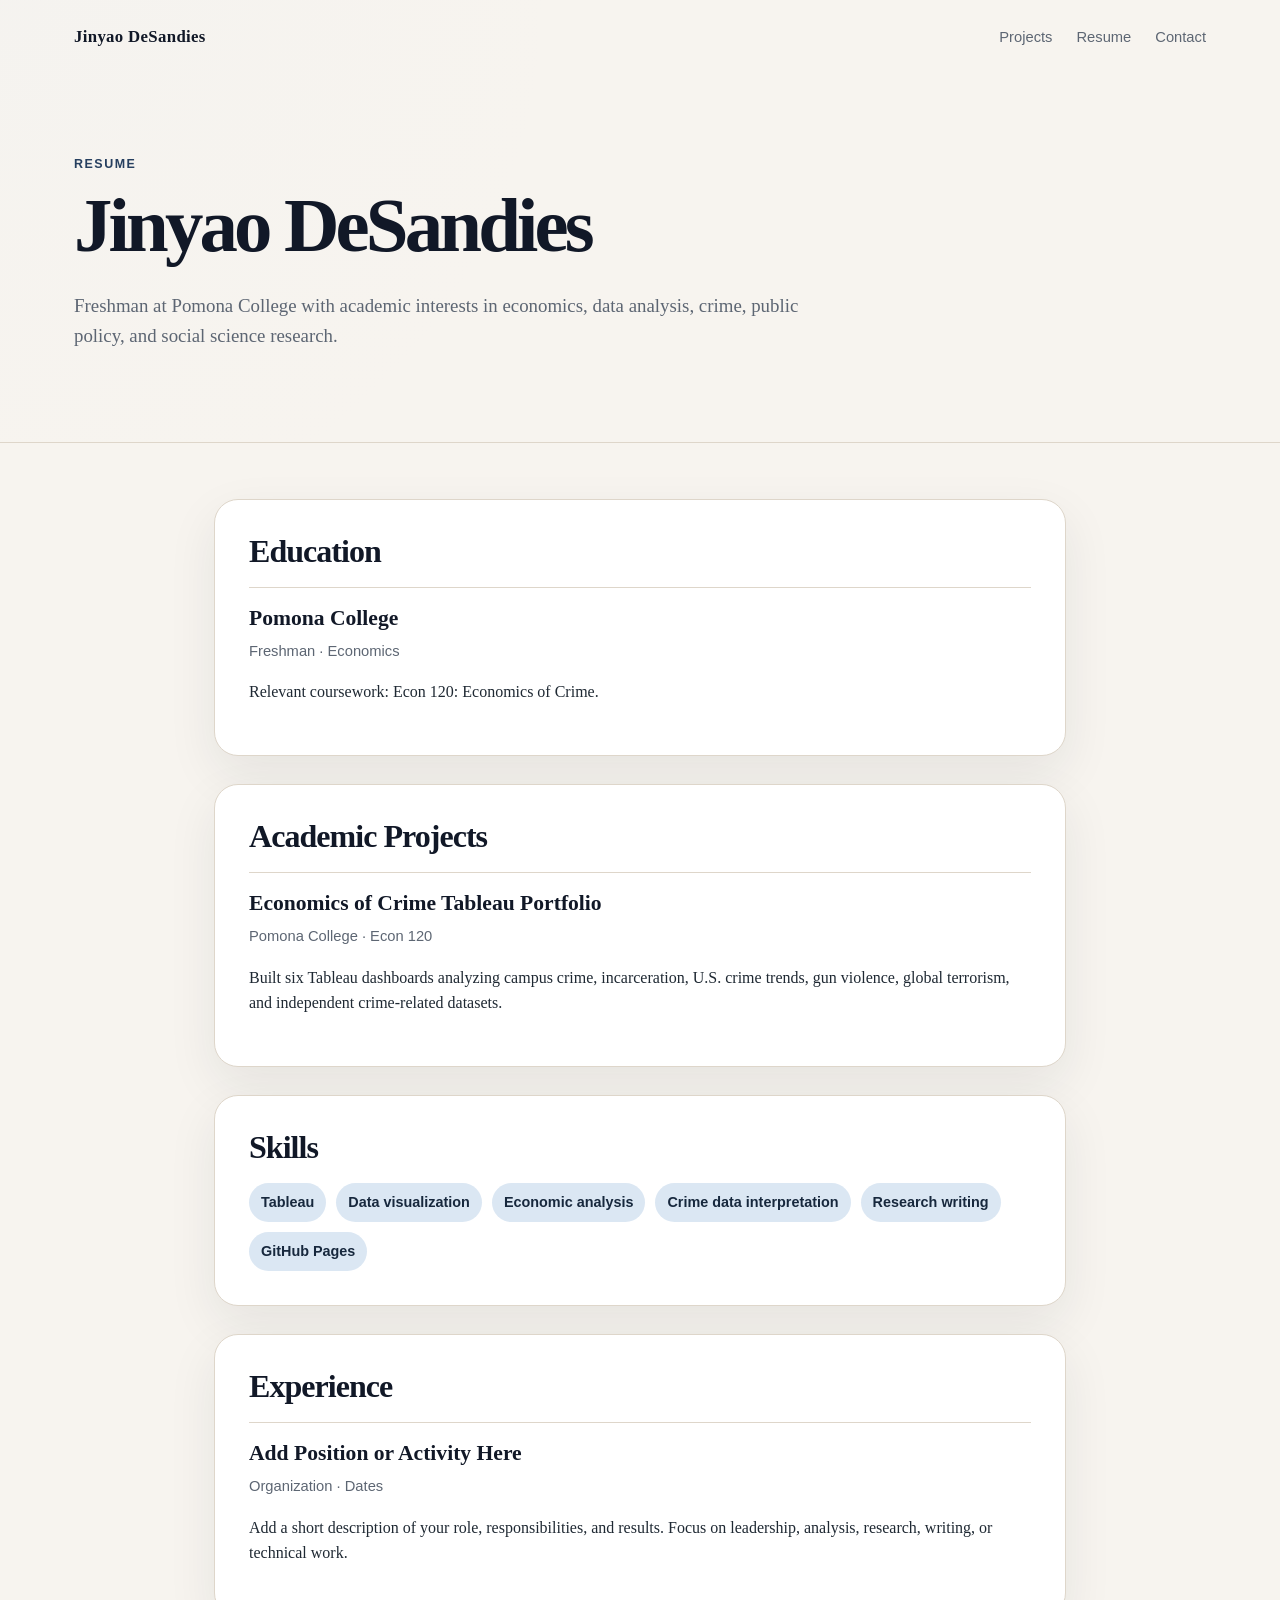
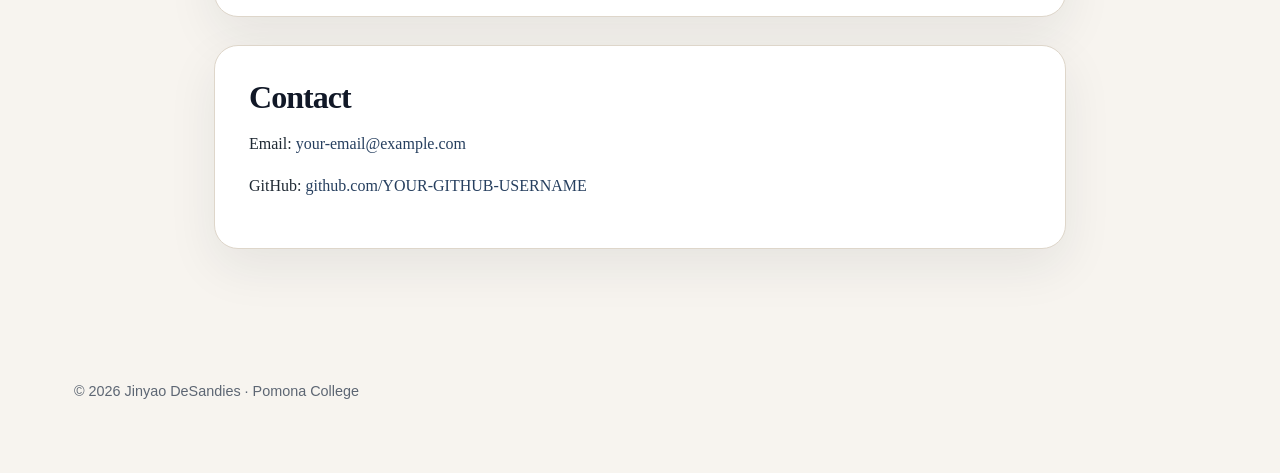
==== resume.html @ 6c83345d "fixing resume.html" ====
<!DOCTYPE html>
<html lang="en">
<head>
  <meta charset="UTF-8" />
  <meta name="viewport" content="width=device-width, initial-scale=1.0" />

  <title>Resume | Jinyao DeSandies</title>

  <link rel="stylesheet" href="styles.css" />
</head>

<body>
  <header class="site-header small-header">
    <nav class="nav">
      <a href="index.html" class="logo">Jinyao DeSandies</a>

      <div class="nav-links">
        <a href="index.html#projects">Projects</a>
        <a href="resume.html">Resume</a>
        <a href="index.html#contact">Contact</a>
      </div>
    </nav>

    <!-- =====================================================
         EDIT RESUME HEADER HERE
         Change your short academic/professional summary.
    ===================================================== -->
    <section class="hero resume-hero">
      <p class="eyebrow">Resume</p>
      <h1>Jinyao DeSandies</h1>

      <p class="hero-text">
        Freshman at Pomona College with academic interests in economics,
        data analysis, crime, public policy, and social science research.
      </p>
    </section>
  </header>

  <main class="resume-main">
    <!-- =====================================================
         EDIT RESUME CONTENT HERE
         Update education, projects, skills, experience, and contact.
    ===================================================== -->

    <!-- =====================================================
         EDIT EDUCATION HERE
    ===================================================== -->
    <section class="resume-section">
      <h2>Education</h2>

      <div class="resume-item">
        <h3>Pomona College</h3>
        <p class="resume-meta">Freshman · Economics</p>
        <p>
          Relevant coursework: Econ 120: Economics of Crime.
        </p>
      </div>
    </section>

    <!-- =====================================================
         EDIT ACADEMIC PROJECTS HERE
    ===================================================== -->
    <section class="resume-section">
      <h2>Academic Projects</h2>

      <div class="resume-item">
        <h3>Economics of Crime Tableau Portfolio</h3>
        <p class="resume-meta">Pomona College · Econ 120</p>
        <p>
          Built six Tableau dashboards analyzing campus crime, incarceration,
          U.S. crime trends, gun violence, global terrorism, and independent
          crime-related datasets.
        </p>
      </div>
    </section>

    <!-- =====================================================
         EDIT SKILLS HERE
         Add or remove skills inside the list.
    ===================================================== -->
    <section class="resume-section">
      <h2>Skills</h2>

      <ul class="skill-list">
        <li>Tableau</li>
        <li>Data visualization</li>
        <li>Economic analysis</li>
        <li>Crime data interpretation</li>
        <li>Research writing</li>
        <li>GitHub Pages</li>
      </ul>
    </section>

    <!-- =====================================================
         EDIT EXPERIENCE HERE
         Replace the example item below with your own experience.
    ===================================================== -->
    <section class="resume-section">
      <h2>Experience</h2>

      <div class="resume-item">
        <h3>Add Position or Activity Here</h3>
        <p class="resume-meta">Organization · Dates</p>
        <p>
          Add a short description of your role, responsibilities, and results.
          Focus on leadership, analysis, research, writing, or technical work.
        </p>
      </div>
    </section>

    <!-- =====================================================
         EDIT CONTACT INFO HERE
         Replace the email and GitHub username.
    ===================================================== -->
    <section class="resume-section">
      <h2>Contact</h2>

      <p>
        Email:
        <a href="mailto:your-email@example.com">your-email@example.com</a>
      </p>

      <p>
        GitHub:
        <a href="https://github.com/YOUR-GITHUB-USERNAME" target="_blank">
          github.com/YOUR-GITHUB-USERNAME
        </a>
      </p>
    </section>
  </main>

  <footer class="footer">
    <p>© 2026 Jinyao DeSandies · Pomona College</p>
  </footer>
</body>
</html>
---- styles.css ----
/* =========================================================
   GLOBAL COLOR SYSTEM
   Edit this section to change the entire site's color scheme.
   Current style: sleek, academic, professional, soft neutral.
========================================================= */

:root {
  --background: #f7f4ef;
  --surface: #ffffff;
  --surface-muted: #efe8dc;

  --text: #1f2933;
  --muted-text: #5d6673;
  --heading: #111827;

  --accent: #263f5f;
  --accent-dark: #17283d;
  --accent-light: #dbe7f3;

  --border: #ded6ca;
  --shadow: 0 18px 50px rgba(31, 41, 51, 0.08);
}

/* =========================================================
   BASE PAGE STYLES
========================================================= */

* {
  box-sizing: border-box;
}

html {
  scroll-behavior: smooth;
}

body {
  margin: 0;
  font-family: Georgia, "Times New Roman", serif;
  background: var(--background);
  color: var(--text);
  line-height: 1.6;
}

a {
  color: var(--accent);
  text-decoration: none;
}

a:hover {
  text-decoration: underline;
}

/* =========================================================
   HEADER AND NAVIGATION
   Edit this section if you want to change the top menu.
========================================================= */

.site-header {
  background:
    linear-gradient(rgba(247, 244, 239, 0.92), rgba(247, 244, 239, 0.96)),
    radial-gradient(circle at top left, var(--accent-light), transparent 40%);
  border-bottom: 1px solid var(--border);
}

.small-header {
  min-height: auto;
}

.nav {
  max-width: 1180px;
  margin: 0 auto;
  padding: 24px 24px;
  display: flex;
  align-items: center;
  justify-content: space-between;
}

.logo {
  font-weight: 700;
  font-size: 1.05rem;
  color: var(--heading);
  letter-spacing: 0.02em;
}

.nav-links {
  display: flex;
  gap: 24px;
  font-family: Arial, Helvetica, sans-serif;
  font-size: 0.92rem;
}

.nav-links a {
  color: var(--muted-text);
}

/* =========================================================
   HERO SECTION
   Edit this section if you want the homepage intro bigger,
   smaller, tighter, or more spacious.
========================================================= */

.hero {
  max-width: 1180px;
  margin: 0 auto;
  padding: 80px 24px 96px;
}

.resume-hero {
  padding-bottom: 72px;
}

.eyebrow {
  margin: 0 0 14px;
  color: var(--accent);
  font-family: Arial, Helvetica, sans-serif;
  text-transform: uppercase;
  letter-spacing: 0.12em;
  font-size: 0.78rem;
  font-weight: 700;
}

h1 {
  max-width: 880px;
  margin: 0;
  color: var(--heading);
  font-size: clamp(2.5rem, 6vw, 5.4rem);
  line-height: 0.96;
  letter-spacing: -0.05em;
}

.hero-text {
  max-width: 760px;
  margin-top: 28px;
  color: var(--muted-text);
  font-size: 1.18rem;
}

.hero-buttons {
  margin-top: 34px;
  display: flex;
  gap: 14px;
  flex-wrap: wrap;
}

.button {
  display: inline-block;
  padding: 12px 18px;
  border-radius: 999px;
  font-family: Arial, Helvetica, sans-serif;
  font-size: 0.92rem;
  font-weight: 700;
  border: 1px solid var(--accent);
}

.button.primary {
  background: var(--accent);
  color: #ffffff;
}

.button.secondary {
  color: var(--accent);
  background: transparent;
}

/* =========================================================
   MAIN LAYOUT
========================================================= */

main {
  max-width: 1180px;
  margin: 0 auto;
  padding: 56px 24px;
}

.intro-section,
.contact-section,
.resume-section {
  background: var(--surface);
  border: 1px solid var(--border);
  border-radius: 24px;
  padding: 34px;
  margin-bottom: 28px;
  box-shadow: var(--shadow);
}

h2 {
  margin: 0 0 16px;
  color: var(--heading);
  font-size: 2rem;
  line-height: 1.1;
  letter-spacing: -0.03em;
}

h3 {
  margin: 0 0 8px;
  color: var(--heading);
  font-size: 1.35rem;
  line-height: 1.2;
}

/* =========================================================
   PROJECT MODULES
   Edit this section if you want to change the spacing,
   borders, or card shape around each dashboard.
========================================================= */

.projects-section {
  margin-top: 48px;
}

.project-card {
  background: var(--surface);
  border: 1px solid var(--border);
  border-radius: 28px;
  padding: 28px;
  margin: 28px 0;
  box-shadow: var(--shadow);
}

.project-copy {
  max-width: 850px;
  margin: 0 auto 24px;
}

.project-number {
  margin: 0 0 8px;
  color: var(--accent);
  font-family: Arial, Helvetica, sans-serif;
  text-transform: uppercase;
  letter-spacing: 0.12em;
  font-size: 0.75rem;
  font-weight: 700;
}

/* =========================================================
   PROJECT CARD COLOR THEMES
   Edit these colors if you want each module to better match
   the Tableau dashboard colors.
========================================================= */

.project-campus {
  background:
    linear-gradient(135deg, rgba(219, 231, 243, 0.86), rgba(255, 255, 255, 0.96));
  border-color: #b8cadc;
}

.project-incarceration {
  background:
    linear-gradient(135deg, rgba(226, 216, 202, 0.88), rgba(255, 255, 255, 0.96));
  border-color: #cdbda8;
}

.project-us-crime {
  background:
    linear-gradient(135deg, rgba(222, 232, 219, 0.88), rgba(255, 255, 255, 0.96));
  border-color: #bccdb9;
}

.project-gun {
  background:
    linear-gradient(135deg, rgba(232, 218, 218, 0.88), rgba(255, 255, 255, 0.96));
  border-color: #d4bbbb;
}

.project-terrorism {
  background:
    linear-gradient(135deg, rgba(223, 219, 234, 0.88), rgba(255, 255, 255, 0.96));
  border-color: #c5bed7;
}

.project-independent {
  background:
    linear-gradient(135deg, rgba(218, 230, 226, 0.88), rgba(255, 255, 255, 0.96));
  border-color: #b8ccc6;
}

/* =========================================================
   TABLEAU DASHBOARD AREA
   Edit this section if dashboards look too wide, too narrow,
   too tall, or not centered.
========================================================= */

.tableau-frame {
  width: 100%;
  overflow-x: auto;
  border: 1px solid var(--border);
  border-radius: 20px;
  padding: 18px;

  display: flex;
  justify-content: center;
  align-items: flex-start;

  background: rgba(255, 255, 255, 0.55);
}

.tableau-frame tableau-viz {
  display: block;
  width: 850px;
  max-width: 100%;
  margin-left: auto;
  margin-right: auto;
}

/* =========================================================
   RESUME PAGE
   Edit this section if you want the resume page wider,
   narrower, or more compact.
========================================================= */

.resume-main {
  max-width: 900px;
}

.resume-item {
  border-top: 1px solid var(--border);
  padding-top: 18px;
  margin-top: 18px;
}

.resume-meta {
  margin: 0 0 8px;
  color: var(--muted-text);
  font-family: Arial, Helvetica, sans-serif;
  font-size: 0.92rem;
}

.skill-list {
  display: flex;
  flex-wrap: wrap;
  gap: 10px;
  padding: 0;
  margin: 18px 0 0;
  list-style: none;
}

.skill-list li {
  background: var(--accent-light);
  color: var(--accent-dark);
  border-radius: 999px;
  padding: 8px 12px;
  font-family: Arial, Helvetica, sans-serif;
  font-size: 0.9rem;
  font-weight: 700;
}

/* =========================================================
   FOOTER
========================================================= */

.footer {
  max-width: 1180px;
  margin: 0 auto;
  padding: 32px 24px 56px;
  color: var(--muted-text);
  font-family: Arial, Helvetica, sans-serif;
  font-size: 0.9rem;
}

/* =========================================================
   MOBILE RESPONSIVE STYLES
   Edit this section if the page looks awkward on phones.
========================================================= */

@media (max-width: 760px) {
  .nav {
    align-items: flex-start;
    gap: 18px;
    flex-direction: column;
  }

  .nav-links {
    gap: 16px;
    flex-wrap: wrap;
  }

  .hero {
    padding-top: 52px;
    padding-bottom: 64px;
  }

  .intro-section,
  .contact-section,
  .resume-section,
  .project-card {
    padding: 22px;
    border-radius: 20px;
  }

  .tableau-frame {
    padding: 12px;
  }

  h1 {
    letter-spacing: -0.04em;
  }

  h2 {
    font-size: 1.65rem;
  }
}
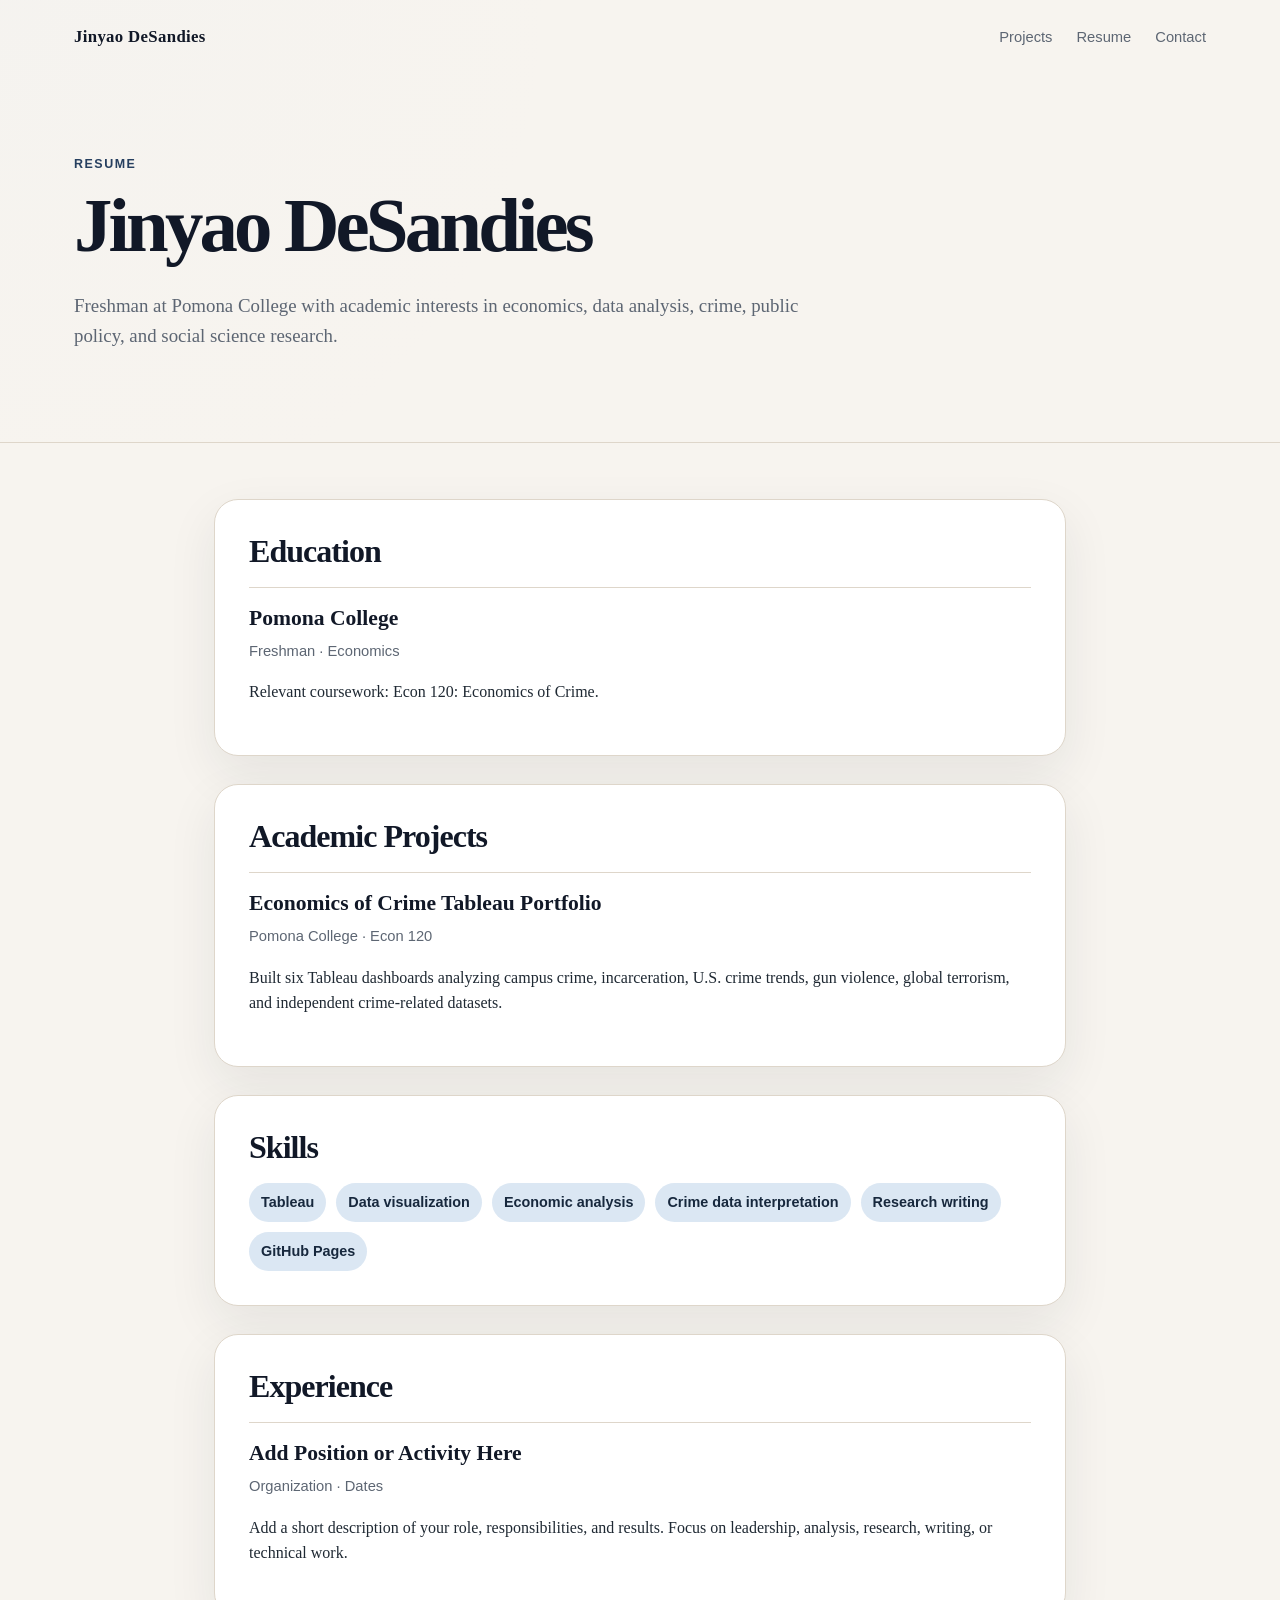
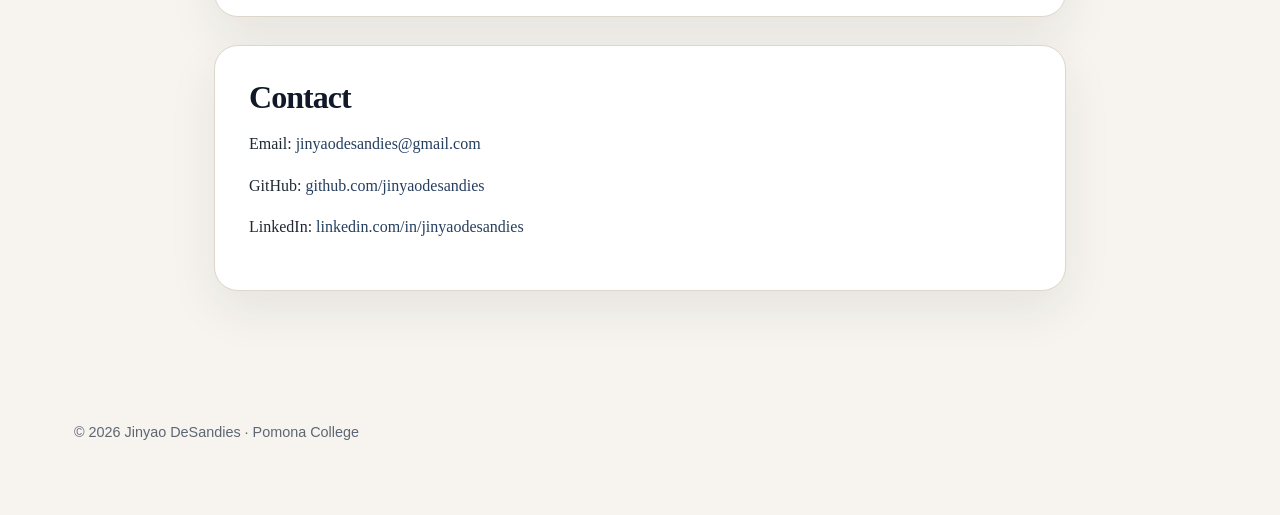
==== commit 429c9225: "Update resume.html" ====
--- a/resume.html
+++ b/resume.html
@@ -37,11 +37,6 @@
   </header>
 
   <main class="resume-main">
-    <!-- =====================================================
-         EDIT RESUME CONTENT HERE
-         Update education, projects, skills, experience, and contact.
-    ===================================================== -->
-
     <!-- =====================================================
          EDIT EDUCATION HERE
     ===================================================== -->
@@ -110,20 +105,26 @@
 
     <!-- =====================================================
          EDIT CONTACT INFO HERE
-         Replace the email and GitHub username.
     ===================================================== -->
     <section class="resume-section">
       <h2>Contact</h2>
 
       <p>
         Email:
-        <a href="mailto:your-email@example.com">your-email@example.com</a>
+        <a href="mailto:jinyaodesandies@gmail.com">jinyaodesandies@gmail.com</a>
       </p>
 
       <p>
         GitHub:
-        <a href="https://github.com/YOUR-GITHUB-USERNAME" target="_blank">
-          github.com/YOUR-GITHUB-USERNAME
+        <a href="https://github.com/jinyaodesandies" target="_blank" rel="noopener noreferrer">
+          github.com/jinyaodesandies
+        </a>
+      </p>
+
+      <p>
+        LinkedIn:
+        <a href="https://www.linkedin.com/in/jinyaodesandies/" target="_blank" rel="noopener noreferrer">
+          linkedin.com/in/jinyaodesandies
         </a>
       </p>
     </section>
--- a/styles.css
+++ b/styles.css
@@ -398,4 +398,368 @@
   h2 {
     font-size: 1.65rem;
   }
-}
+}  margin: 0;
+  font-family: Georgia, "Times New Roman", serif;
+  background: var(--background);
+  color: var(--text);
+  line-height: 1.6;
+}
+
+a {
+  color: var(--accent);
+  text-decoration: none;
+}
+
+a:hover {
+  text-decoration: underline;
+}
+
+/* =========================================================
+   HEADER AND NAVIGATION
+   Edit this section if you want to change the top menu.
+========================================================= */
+
+.site-header {
+  background:
+    linear-gradient(rgba(247, 244, 239, 0.92), rgba(247, 244, 239, 0.96)),
+    radial-gradient(circle at top left, var(--accent-light), transparent 40%);
+  border-bottom: 1px solid var(--border);
+}
+
+.small-header {
+  min-height: auto;
+}
+
+.nav {
+  max-width: 1180px;
+  margin: 0 auto;
+  padding: 24px 24px;
+  display: flex;
+  align-items: center;
+  justify-content: space-between;
+}
+
+.logo {
+  font-weight: 700;
+  font-size: 1.05rem;
+  color: var(--heading);
+  letter-spacing: 0.02em;
+}
+
+.nav-links {
+  display: flex;
+  gap: 24px;
+  font-family: Arial, Helvetica, sans-serif;
+  font-size: 0.92rem;
+}
+
+.nav-links a {
+  color: var(--muted-text);
+}
+
+/* =========================================================
+   HERO SECTION
+   Edit this section if you want the homepage intro bigger,
+   smaller, tighter, or more spacious.
+========================================================= */
+
+.hero {
+  max-width: 1180px;
+  margin: 0 auto;
+  padding: 80px 24px 96px;
+}
+
+.resume-hero {
+  padding-bottom: 72px;
+}
+
+.eyebrow {
+  margin: 0 0 14px;
+  color: var(--accent);
+  font-family: Arial, Helvetica, sans-serif;
+  text-transform: uppercase;
+  letter-spacing: 0.12em;
+  font-size: 0.78rem;
+  font-weight: 700;
+}
+
+h1 {
+  max-width: 880px;
+  margin: 0;
+  color: var(--heading);
+  font-size: clamp(2.5rem, 6vw, 5.4rem);
+  line-height: 0.96;
+  letter-spacing: -0.05em;
+}
+
+.hero-text {
+  max-width: 760px;
+  margin-top: 28px;
+  color: var(--muted-text);
+  font-size: 1.18rem;
+}
+
+.hero-buttons {
+  margin-top: 34px;
+  display: flex;
+  gap: 14px;
+  flex-wrap: wrap;
+}
+
+.button {
+  display: inline-block;
+  padding: 12px 18px;
+  border-radius: 999px;
+  font-family: Arial, Helvetica, sans-serif;
+  font-size: 0.92rem;
+  font-weight: 700;
+  border: 1px solid var(--accent);
+}
+
+.button.primary {
+  background: var(--accent);
+  color: #ffffff;
+}
+
+.button.secondary {
+  color: var(--accent);
+  background: transparent;
+}
+
+/* =========================================================
+   MAIN LAYOUT
+========================================================= */
+
+main {
+  max-width: 1180px;
+  margin: 0 auto;
+  padding: 56px 24px;
+}
+
+.intro-section,
+.contact-section,
+.resume-section {
+  background: var(--surface);
+  border: 1px solid var(--border);
+  border-radius: 24px;
+  padding: 34px;
+  margin-bottom: 28px;
+  box-shadow: var(--shadow);
+}
+
+h2 {
+  margin: 0 0 16px;
+  color: var(--heading);
+  font-size: 2rem;
+  line-height: 1.1;
+  letter-spacing: -0.03em;
+}
+
+h3 {
+  margin: 0 0 8px;
+  color: var(--heading);
+  font-size: 1.35rem;
+  line-height: 1.2;
+}
+
+/* =========================================================
+   PROJECT MODULES
+   Edit this section if you want to change the spacing,
+   borders, or card shape around each dashboard.
+========================================================= */
+
+.projects-section {
+  margin-top: 48px;
+}
+
+.project-card {
+  background: var(--surface);
+  border: 1px solid var(--border);
+  border-radius: 28px;
+  padding: 28px;
+  margin: 28px 0;
+  box-shadow: var(--shadow);
+}
+
+.project-copy {
+  max-width: 850px;
+  margin: 0 auto 24px;
+}
+
+.project-number {
+  margin: 0 0 8px;
+  color: var(--accent);
+  font-family: Arial, Helvetica, sans-serif;
+  text-transform: uppercase;
+  letter-spacing: 0.12em;
+  font-size: 0.75rem;
+  font-weight: 700;
+}
+
+/* =========================================================
+   PROJECT CARD COLOR THEMES
+   Edit these colors if you want each module to better match
+   the Tableau dashboard colors.
+========================================================= */
+
+.project-campus {
+  background:
+    linear-gradient(135deg, rgba(219, 231, 243, 0.86), rgba(255, 255, 255, 0.96));
+  border-color: #b8cadc;
+}
+
+.project-incarceration {
+  background:
+    linear-gradient(135deg, rgba(226, 216, 202, 0.88), rgba(255, 255, 255, 0.96));
+  border-color: #cdbda8;
+}
+
+.project-us-crime {
+  background:
+    linear-gradient(135deg, rgba(222, 232, 219, 0.88), rgba(255, 255, 255, 0.96));
+  border-color: #bccdb9;
+}
+
+.project-gun {
+  background:
+    linear-gradient(135deg, rgba(232, 218, 218, 0.88), rgba(255, 255, 255, 0.96));
+  border-color: #d4bbbb;
+}
+
+.project-terrorism {
+  background:
+    linear-gradient(135deg, rgba(223, 219, 234, 0.88), rgba(255, 255, 255, 0.96));
+  border-color: #c5bed7;
+}
+
+.project-independent {
+  background:
+    linear-gradient(135deg, rgba(218, 230, 226, 0.88), rgba(255, 255, 255, 0.96));
+  border-color: #b8ccc6;
+}
+
+/* =========================================================
+   TABLEAU DASHBOARD AREA
+   Edit this section if dashboards look too wide, too narrow,
+   too tall, or not centered.
+========================================================= */
+
+.tableau-frame {
+  width: 100%;
+  overflow-x: auto;
+  border: 1px solid var(--border);
+  border-radius: 20px;
+  padding: 18px;
+
+  display: flex;
+  justify-content: center;
+  align-items: flex-start;
+
+  background: rgba(255, 255, 255, 0.55);
+}
+
+.tableau-frame tableau-viz {
+  display: block;
+  width: 850px;
+  max-width: 100%;
+  margin-left: auto;
+  margin-right: auto;
+}
+
+/* =========================================================
+   RESUME PAGE
+   Edit this section if you want the resume page wider,
+   narrower, or more compact.
+========================================================= */
+
+.resume-main {
+  max-width: 900px;
+}
+
+.resume-item {
+  border-top: 1px solid var(--border);
+  padding-top: 18px;
+  margin-top: 18px;
+}
+
+.resume-meta {
+  margin: 0 0 8px;
+  color: var(--muted-text);
+  font-family: Arial, Helvetica, sans-serif;
+  font-size: 0.92rem;
+}
+
+.skill-list {
+  display: flex;
+  flex-wrap: wrap;
+  gap: 10px;
+  padding: 0;
+  margin: 18px 0 0;
+  list-style: none;
+}
+
+.skill-list li {
+  background: var(--accent-light);
+  color: var(--accent-dark);
+  border-radius: 999px;
+  padding: 8px 12px;
+  font-family: Arial, Helvetica, sans-serif;
+  font-size: 0.9rem;
+  font-weight: 700;
+}
+
+/* =========================================================
+   FOOTER
+========================================================= */
+
+.footer {
+  max-width: 1180px;
+  margin: 0 auto;
+  padding: 32px 24px 56px;
+  color: var(--muted-text);
+  font-family: Arial, Helvetica, sans-serif;
+  font-size: 0.9rem;
+}
+
+/* =========================================================
+   MOBILE RESPONSIVE STYLES
+   Edit this section if the page looks awkward on phones.
+========================================================= */
+
+@media (max-width: 760px) {
+  .nav {
+    align-items: flex-start;
+    gap: 18px;
+    flex-direction: column;
+  }
+
+  .nav-links {
+    gap: 16px;
+    flex-wrap: wrap;
+  }
+
+  .hero {
+    padding-top: 52px;
+    padding-bottom: 64px;
+  }
+
+  .intro-section,
+  .contact-section,
+  .resume-section,
+  .project-card {
+    padding: 22px;
+    border-radius: 20px;
+  }
+
+  .tableau-frame {
+    padding: 12px;
+  }
+
+  h1 {
+    letter-spacing: -0.04em;
+  }
+
+  h2 {
+    font-size: 1.65rem;
+  }
+}
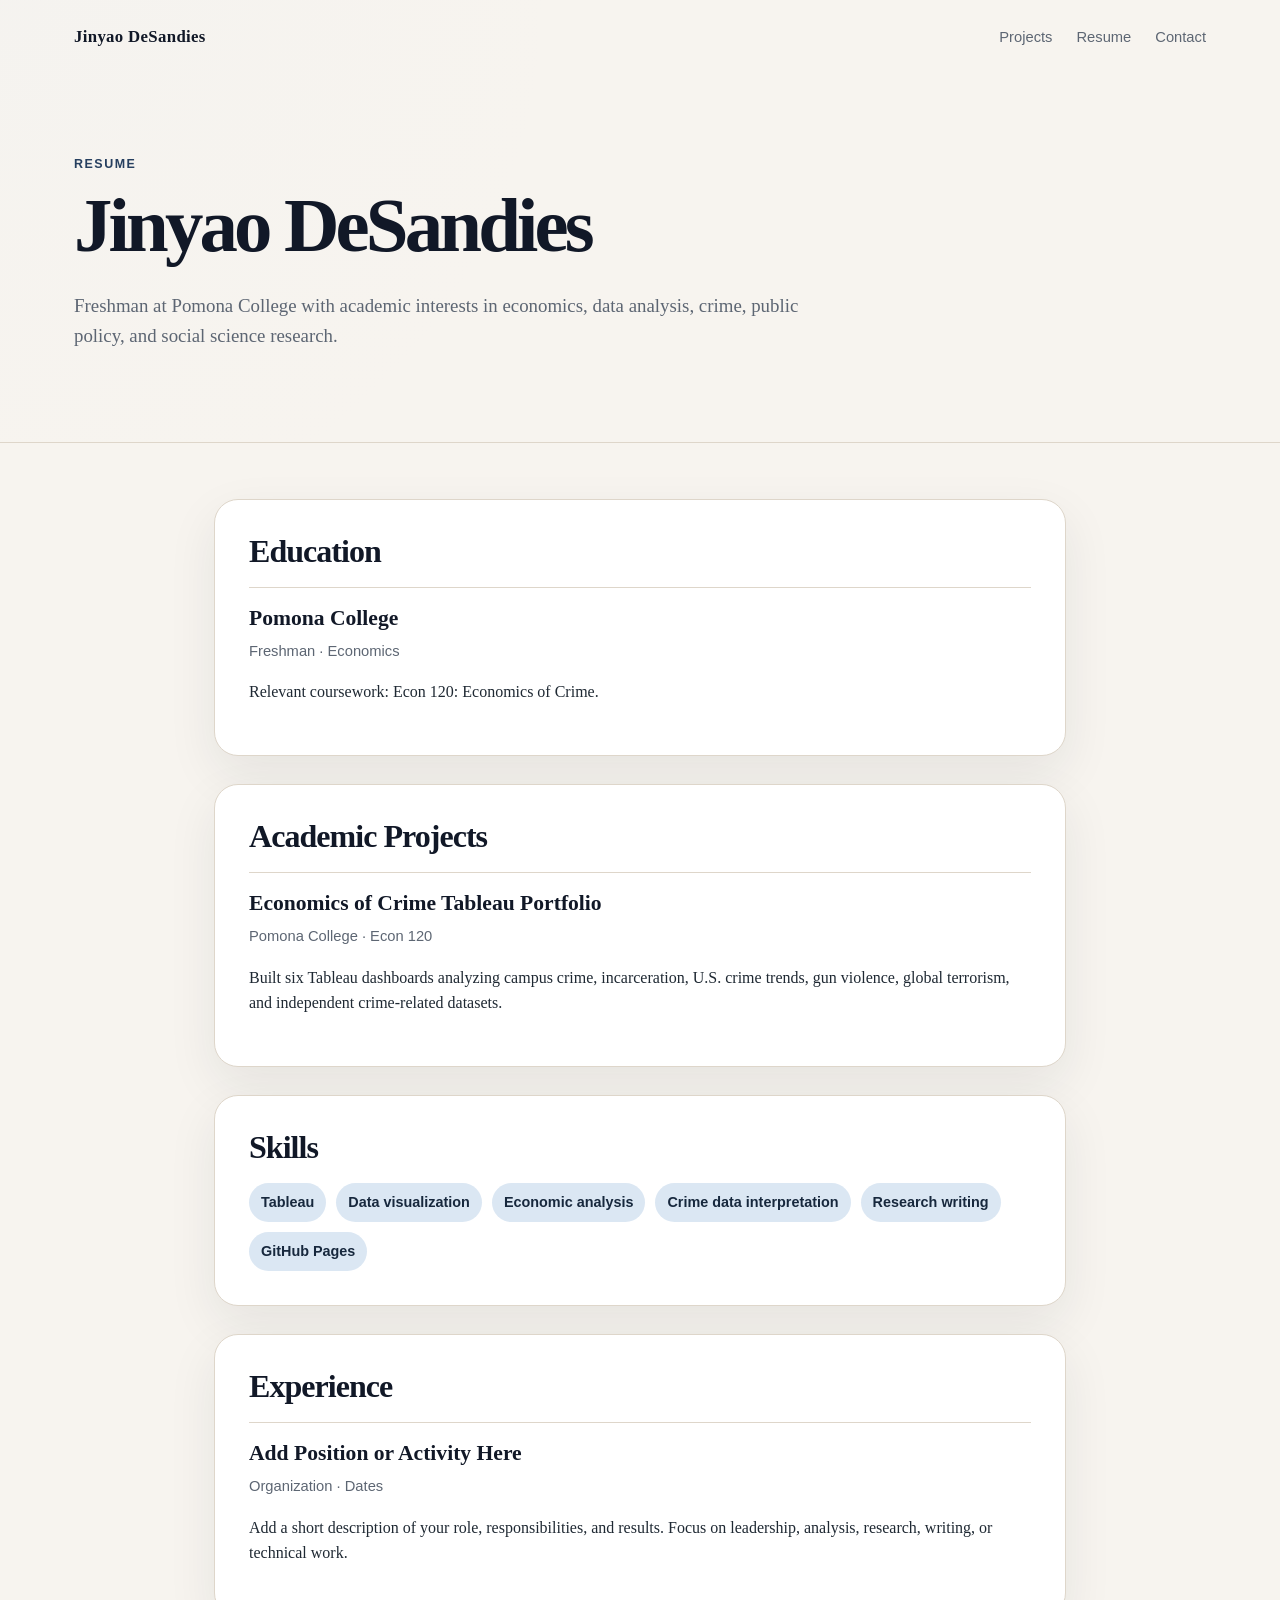
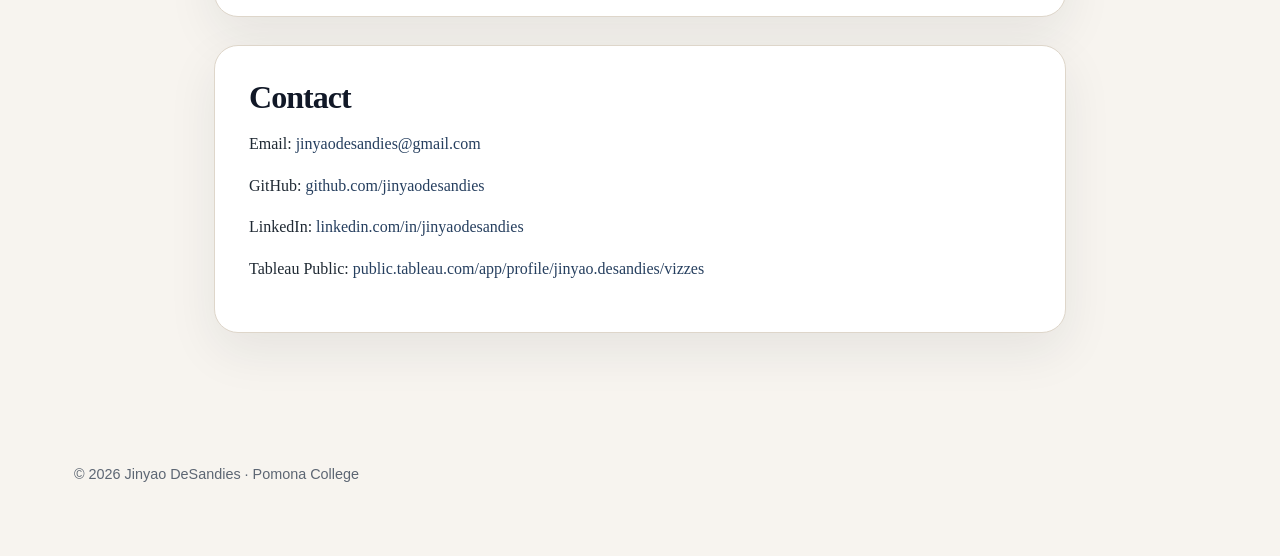
==== commit 23766b45: "Update resume.html" ====
--- a/resume.html
+++ b/resume.html
@@ -106,28 +106,38 @@
     <!-- =====================================================
          EDIT CONTACT INFO HERE
     ===================================================== -->
-    <section class="resume-section">
-      <h2>Contact</h2>
+<!-- =====================================================
+     EDIT CONTACT INFO HERE
+===================================================== -->
+<section class="resume-section">
+  <h2>Contact</h2>
 
-      <p>
-        Email:
-        <a href="mailto:jinyaodesandies@gmail.com">jinyaodesandies@gmail.com</a>
-      </p>
+  <p>
+    Email:
+    <a href="mailto:jinyaodesandies@gmail.com">jinyaodesandies@gmail.com</a>
+  </p>
 
-      <p>
-        GitHub:
-        <a href="https://github.com/jinyaodesandies" target="_blank" rel="noopener noreferrer">
-          github.com/jinyaodesandies
-        </a>
-      </p>
+  <p>
+    GitHub:
+    <a href="https://github.com/jinyaodesandies" target="_blank" rel="noopener noreferrer">
+      github.com/jinyaodesandies
+    </a>
+  </p>
 
-      <p>
-        LinkedIn:
-        <a href="https://www.linkedin.com/in/jinyaodesandies/" target="_blank" rel="noopener noreferrer">
-          linkedin.com/in/jinyaodesandies
-        </a>
-      </p>
-    </section>
+  <p>
+    LinkedIn:
+    <a href="https://www.linkedin.com/in/jinyaodesandies/" target="_blank" rel="noopener noreferrer">
+      linkedin.com/in/jinyaodesandies
+    </a>
+  </p>
+
+  <p>
+    Tableau Public:
+    <a href="https://public.tableau.com/app/profile/jinyao.desandies/vizzes" target="_blank" rel="noopener noreferrer">
+      public.tableau.com/app/profile/jinyao.desandies/vizzes
+    </a>
+  </p>
+</section>
   </main>
 
   <footer class="footer">
--- a/styles.css
+++ b/styles.css
@@ -209,8 +209,8 @@
 }
 
 .project-card {
-  background: var(--surface);
-  border: 1px solid var(--border);
+  background: var(--project-bg);
+  border: 1px solid var(--project-border);
   border-radius: 28px;
   padding: 28px;
   margin: 28px 0;
@@ -224,7 +224,7 @@
 
 .project-number {
   margin: 0 0 8px;
-  color: var(--accent);
+  color: var(--project-accent);
   font-family: Arial, Helvetica, sans-serif;
   text-transform: uppercase;
   letter-spacing: 0.12em;
@@ -234,64 +234,108 @@
 
 /* =========================================================
    PROJECT CARD COLOR THEMES
-   Edit these colors if you want each module to better match
-   the Tableau dashboard colors.
-========================================================= */
-
+
+   EDIT DASHBOARD COLORS HERE.
+
+   These colors are in the same order as the six dashboards:
+
+   1. rgb(246, 244, 232)
+   2. rgb(192, 192, 192)
+   3. rgb(180, 180, 180)
+   4. rgb(249, 245, 241)
+   5. rgb(238, 235, 232)
+   6. rgb(235, 235, 235)
+
+   --project-bg:
+      Main background color of the whole project card.
+
+   --project-frame-bg:
+      Background directly behind the Tableau dashboard.
+      This removes the old white padding effect.
+
+   --project-border:
+      Border around the project card and dashboard frame.
+
+   --project-accent:
+      Color for the small "Project 1", "Project 2", etc. label.
+========================================================= */
+
+/* PROJECT 1: Florida Campus Crime */
 .project-campus {
-  background:
-    linear-gradient(135deg, rgba(219, 231, 243, 0.86), rgba(255, 255, 255, 0.96));
-  border-color: #b8cadc;
-}
-
+  --project-bg: rgb(246, 244, 232);
+  --project-frame-bg: rgb(246, 244, 232);
+  --project-border: #d8d4c3;
+  --project-accent: #5f573a;
+}
+
+/* PROJECT 2: Florida Incarceration */
 .project-incarceration {
-  background:
-    linear-gradient(135deg, rgba(226, 216, 202, 0.88), rgba(255, 255, 255, 0.96));
-  border-color: #cdbda8;
-}
-
+  --project-bg: rgb(192, 192, 192);
+  --project-frame-bg: rgb(192, 192, 192);
+  --project-border: #a8a8a8;
+  --project-accent: #3f3f3f;
+}
+
+/* PROJECT 3: U.S. Crime Trends */
 .project-us-crime {
-  background:
-    linear-gradient(135deg, rgba(222, 232, 219, 0.88), rgba(255, 255, 255, 0.96));
-  border-color: #bccdb9;
-}
-
+  --project-bg: rgb(180, 180, 180);
+  --project-frame-bg: rgb(180, 180, 180);
+  --project-border: #9a9a9a;
+  --project-accent: #333333;
+}
+
+/* PROJECT 4: Gun Violence */
 .project-gun {
-  background:
-    linear-gradient(135deg, rgba(232, 218, 218, 0.88), rgba(255, 255, 255, 0.96));
-  border-color: #d4bbbb;
-}
-
+  --project-bg: rgb(249, 245, 241);
+  --project-frame-bg: rgb(249, 245, 241);
+  --project-border: #ded2c8;
+  --project-accent: #6b4d3d;
+}
+
+/* PROJECT 5: Global Terrorism */
 .project-terrorism {
-  background:
-    linear-gradient(135deg, rgba(223, 219, 234, 0.88), rgba(255, 255, 255, 0.96));
-  border-color: #c5bed7;
-}
-
+  --project-bg: rgb(238, 235, 232);
+  --project-frame-bg: rgb(238, 235, 232);
+  --project-border: #ccc5bf;
+  --project-accent: #5a5149;
+}
+
+/* PROJECT 6: Independent Crime Analysis */
 .project-independent {
-  background:
-    linear-gradient(135deg, rgba(218, 230, 226, 0.88), rgba(255, 255, 255, 0.96));
-  border-color: #b8ccc6;
+  --project-bg: rgb(235, 235, 235);
+  --project-frame-bg: rgb(235, 235, 235);
+  --project-border: #c4c4c4;
+  --project-accent: #4a4a4a;
 }
 
 /* =========================================================
    TABLEAU DASHBOARD AREA
-   Edit this section if dashboards look too wide, too narrow,
-   too tall, or not centered.
+
+   This section fixes the unwanted white padding.
+
+   Main changes:
+   1. The frame uses --project-frame-bg instead of white.
+   2. Padding is set to 0 so the dashboard sits flush.
+   3. The dashboard remains centered.
+   4. Overflow-x allows wide dashboards to scroll on small screens.
+
+   If you want a little colored breathing room around each dashboard,
+   change padding from 0 to 10px or 14px.
 ========================================================= */
 
 .tableau-frame {
   width: 100%;
   overflow-x: auto;
-  border: 1px solid var(--border);
+
+  border: 1px solid var(--project-border);
   border-radius: 20px;
-  padding: 18px;
+
+  padding: 0;
+  background: var(--project-frame-bg);
 
   display: flex;
   justify-content: center;
   align-items: flex-start;
-
-  background: rgba(255, 255, 255, 0.55);
 }
 
 .tableau-frame tableau-viz {
@@ -300,6 +344,7 @@
   max-width: 100%;
   margin-left: auto;
   margin-right: auto;
+  background: var(--project-frame-bg);
 }
 
 /* =========================================================
@@ -388,7 +433,7 @@
   }
 
   .tableau-frame {
-    padding: 12px;
+    border-radius: 16px;
   }
 
   h1 {
@@ -398,368 +443,4 @@
   h2 {
     font-size: 1.65rem;
   }
-}  margin: 0;
-  font-family: Georgia, "Times New Roman", serif;
-  background: var(--background);
-  color: var(--text);
-  line-height: 1.6;
-}
-
-a {
-  color: var(--accent);
-  text-decoration: none;
-}
-
-a:hover {
-  text-decoration: underline;
-}
-
-/* =========================================================
-   HEADER AND NAVIGATION
-   Edit this section if you want to change the top menu.
-========================================================= */
-
-.site-header {
-  background:
-    linear-gradient(rgba(247, 244, 239, 0.92), rgba(247, 244, 239, 0.96)),
-    radial-gradient(circle at top left, var(--accent-light), transparent 40%);
-  border-bottom: 1px solid var(--border);
-}
-
-.small-header {
-  min-height: auto;
-}
-
-.nav {
-  max-width: 1180px;
-  margin: 0 auto;
-  padding: 24px 24px;
-  display: flex;
-  align-items: center;
-  justify-content: space-between;
-}
-
-.logo {
-  font-weight: 700;
-  font-size: 1.05rem;
-  color: var(--heading);
-  letter-spacing: 0.02em;
-}
-
-.nav-links {
-  display: flex;
-  gap: 24px;
-  font-family: Arial, Helvetica, sans-serif;
-  font-size: 0.92rem;
-}
-
-.nav-links a {
-  color: var(--muted-text);
-}
-
-/* =========================================================
-   HERO SECTION
-   Edit this section if you want the homepage intro bigger,
-   smaller, tighter, or more spacious.
-========================================================= */
-
-.hero {
-  max-width: 1180px;
-  margin: 0 auto;
-  padding: 80px 24px 96px;
-}
-
-.resume-hero {
-  padding-bottom: 72px;
-}
-
-.eyebrow {
-  margin: 0 0 14px;
-  color: var(--accent);
-  font-family: Arial, Helvetica, sans-serif;
-  text-transform: uppercase;
-  letter-spacing: 0.12em;
-  font-size: 0.78rem;
-  font-weight: 700;
-}
-
-h1 {
-  max-width: 880px;
-  margin: 0;
-  color: var(--heading);
-  font-size: clamp(2.5rem, 6vw, 5.4rem);
-  line-height: 0.96;
-  letter-spacing: -0.05em;
-}
-
-.hero-text {
-  max-width: 760px;
-  margin-top: 28px;
-  color: var(--muted-text);
-  font-size: 1.18rem;
-}
-
-.hero-buttons {
-  margin-top: 34px;
-  display: flex;
-  gap: 14px;
-  flex-wrap: wrap;
-}
-
-.button {
-  display: inline-block;
-  padding: 12px 18px;
-  border-radius: 999px;
-  font-family: Arial, Helvetica, sans-serif;
-  font-size: 0.92rem;
-  font-weight: 700;
-  border: 1px solid var(--accent);
-}
-
-.button.primary {
-  background: var(--accent);
-  color: #ffffff;
-}
-
-.button.secondary {
-  color: var(--accent);
-  background: transparent;
-}
-
-/* =========================================================
-   MAIN LAYOUT
-========================================================= */
-
-main {
-  max-width: 1180px;
-  margin: 0 auto;
-  padding: 56px 24px;
-}
-
-.intro-section,
-.contact-section,
-.resume-section {
-  background: var(--surface);
-  border: 1px solid var(--border);
-  border-radius: 24px;
-  padding: 34px;
-  margin-bottom: 28px;
-  box-shadow: var(--shadow);
-}
-
-h2 {
-  margin: 0 0 16px;
-  color: var(--heading);
-  font-size: 2rem;
-  line-height: 1.1;
-  letter-spacing: -0.03em;
-}
-
-h3 {
-  margin: 0 0 8px;
-  color: var(--heading);
-  font-size: 1.35rem;
-  line-height: 1.2;
-}
-
-/* =========================================================
-   PROJECT MODULES
-   Edit this section if you want to change the spacing,
-   borders, or card shape around each dashboard.
-========================================================= */
-
-.projects-section {
-  margin-top: 48px;
-}
-
-.project-card {
-  background: var(--surface);
-  border: 1px solid var(--border);
-  border-radius: 28px;
-  padding: 28px;
-  margin: 28px 0;
-  box-shadow: var(--shadow);
-}
-
-.project-copy {
-  max-width: 850px;
-  margin: 0 auto 24px;
-}
-
-.project-number {
-  margin: 0 0 8px;
-  color: var(--accent);
-  font-family: Arial, Helvetica, sans-serif;
-  text-transform: uppercase;
-  letter-spacing: 0.12em;
-  font-size: 0.75rem;
-  font-weight: 700;
-}
-
-/* =========================================================
-   PROJECT CARD COLOR THEMES
-   Edit these colors if you want each module to better match
-   the Tableau dashboard colors.
-========================================================= */
-
-.project-campus {
-  background:
-    linear-gradient(135deg, rgba(219, 231, 243, 0.86), rgba(255, 255, 255, 0.96));
-  border-color: #b8cadc;
-}
-
-.project-incarceration {
-  background:
-    linear-gradient(135deg, rgba(226, 216, 202, 0.88), rgba(255, 255, 255, 0.96));
-  border-color: #cdbda8;
-}
-
-.project-us-crime {
-  background:
-    linear-gradient(135deg, rgba(222, 232, 219, 0.88), rgba(255, 255, 255, 0.96));
-  border-color: #bccdb9;
-}
-
-.project-gun {
-  background:
-    linear-gradient(135deg, rgba(232, 218, 218, 0.88), rgba(255, 255, 255, 0.96));
-  border-color: #d4bbbb;
-}
-
-.project-terrorism {
-  background:
-    linear-gradient(135deg, rgba(223, 219, 234, 0.88), rgba(255, 255, 255, 0.96));
-  border-color: #c5bed7;
-}
-
-.project-independent {
-  background:
-    linear-gradient(135deg, rgba(218, 230, 226, 0.88), rgba(255, 255, 255, 0.96));
-  border-color: #b8ccc6;
-}
-
-/* =========================================================
-   TABLEAU DASHBOARD AREA
-   Edit this section if dashboards look too wide, too narrow,
-   too tall, or not centered.
-========================================================= */
-
-.tableau-frame {
-  width: 100%;
-  overflow-x: auto;
-  border: 1px solid var(--border);
-  border-radius: 20px;
-  padding: 18px;
-
-  display: flex;
-  justify-content: center;
-  align-items: flex-start;
-
-  background: rgba(255, 255, 255, 0.55);
-}
-
-.tableau-frame tableau-viz {
-  display: block;
-  width: 850px;
-  max-width: 100%;
-  margin-left: auto;
-  margin-right: auto;
-}
-
-/* =========================================================
-   RESUME PAGE
-   Edit this section if you want the resume page wider,
-   narrower, or more compact.
-========================================================= */
-
-.resume-main {
-  max-width: 900px;
-}
-
-.resume-item {
-  border-top: 1px solid var(--border);
-  padding-top: 18px;
-  margin-top: 18px;
-}
-
-.resume-meta {
-  margin: 0 0 8px;
-  color: var(--muted-text);
-  font-family: Arial, Helvetica, sans-serif;
-  font-size: 0.92rem;
-}
-
-.skill-list {
-  display: flex;
-  flex-wrap: wrap;
-  gap: 10px;
-  padding: 0;
-  margin: 18px 0 0;
-  list-style: none;
-}
-
-.skill-list li {
-  background: var(--accent-light);
-  color: var(--accent-dark);
-  border-radius: 999px;
-  padding: 8px 12px;
-  font-family: Arial, Helvetica, sans-serif;
-  font-size: 0.9rem;
-  font-weight: 700;
-}
-
-/* =========================================================
-   FOOTER
-========================================================= */
-
-.footer {
-  max-width: 1180px;
-  margin: 0 auto;
-  padding: 32px 24px 56px;
-  color: var(--muted-text);
-  font-family: Arial, Helvetica, sans-serif;
-  font-size: 0.9rem;
-}
-
-/* =========================================================
-   MOBILE RESPONSIVE STYLES
-   Edit this section if the page looks awkward on phones.
-========================================================= */
-
-@media (max-width: 760px) {
-  .nav {
-    align-items: flex-start;
-    gap: 18px;
-    flex-direction: column;
-  }
-
-  .nav-links {
-    gap: 16px;
-    flex-wrap: wrap;
-  }
-
-  .hero {
-    padding-top: 52px;
-    padding-bottom: 64px;
-  }
-
-  .intro-section,
-  .contact-section,
-  .resume-section,
-  .project-card {
-    padding: 22px;
-    border-radius: 20px;
-  }
-
-  .tableau-frame {
-    padding: 12px;
-  }
-
-  h1 {
-    letter-spacing: -0.04em;
-  }
-
-  h2 {
-    font-size: 1.65rem;
-  }
-}
+}
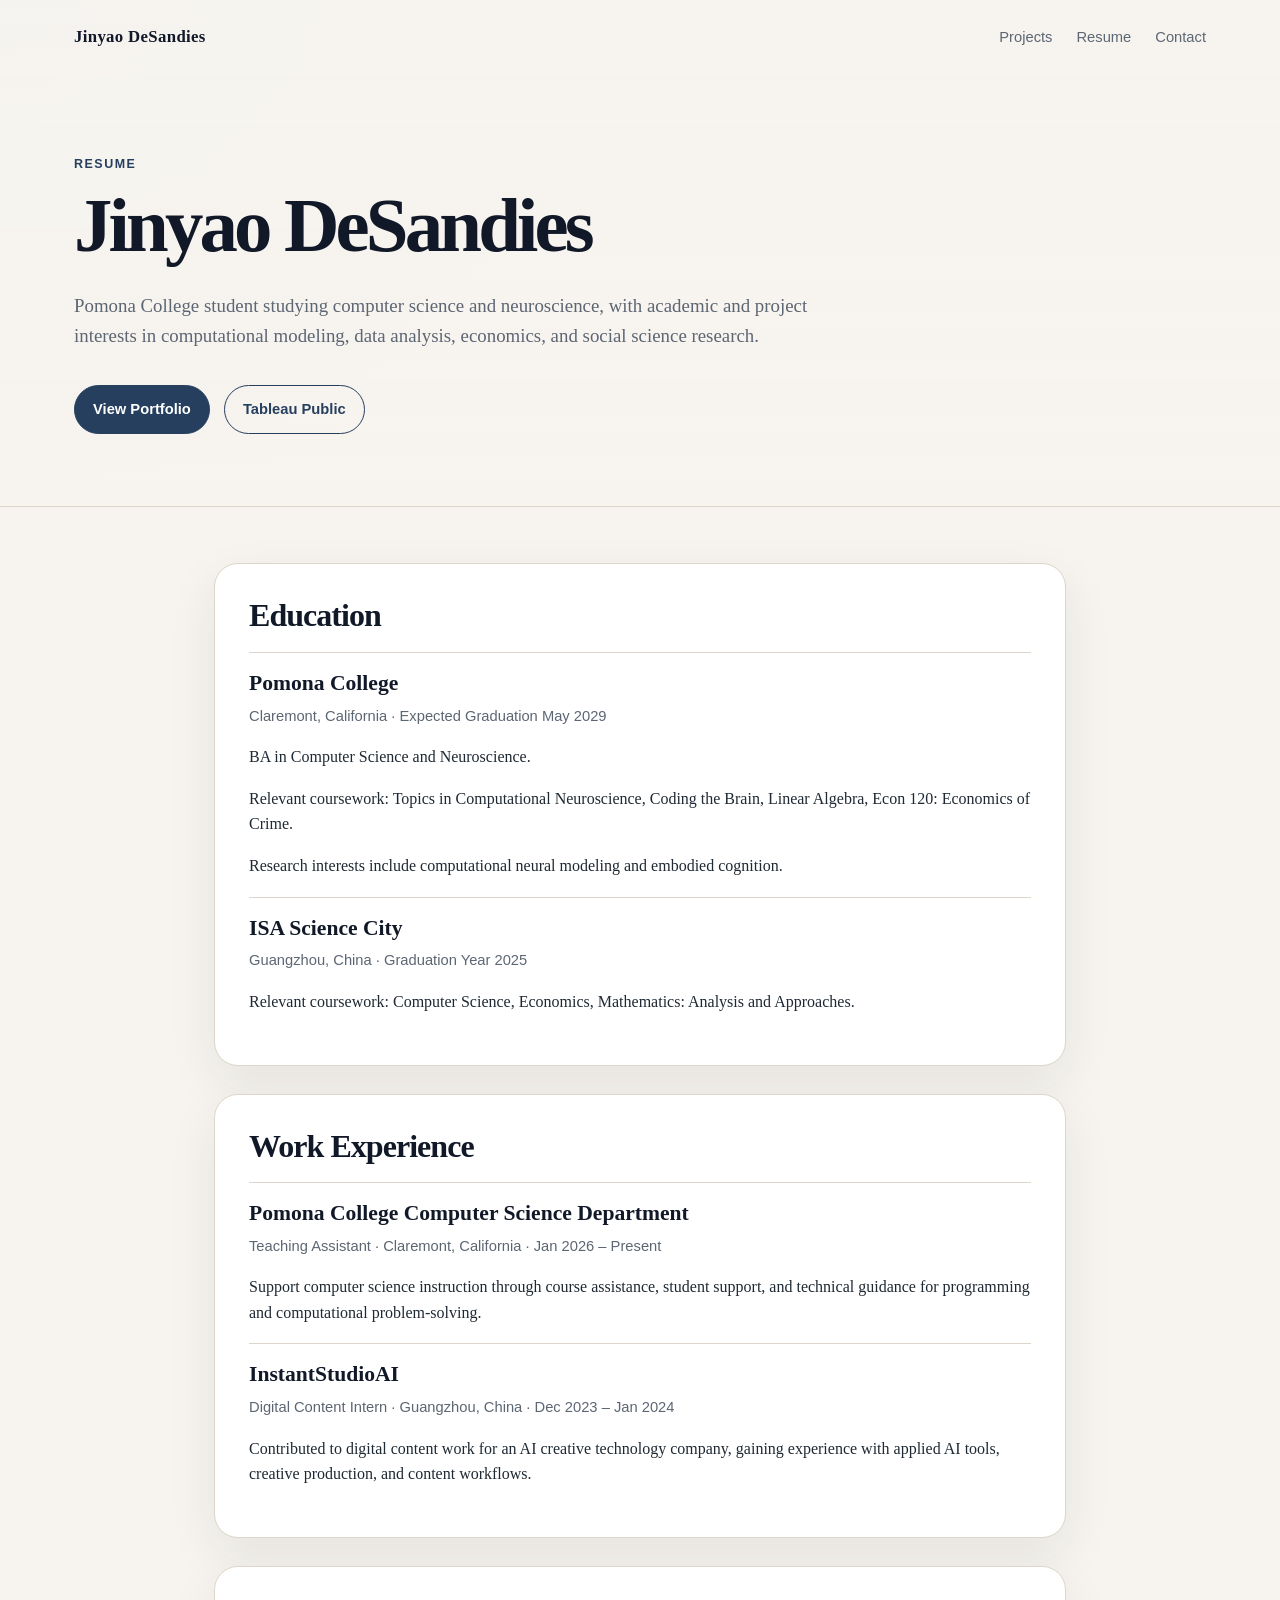
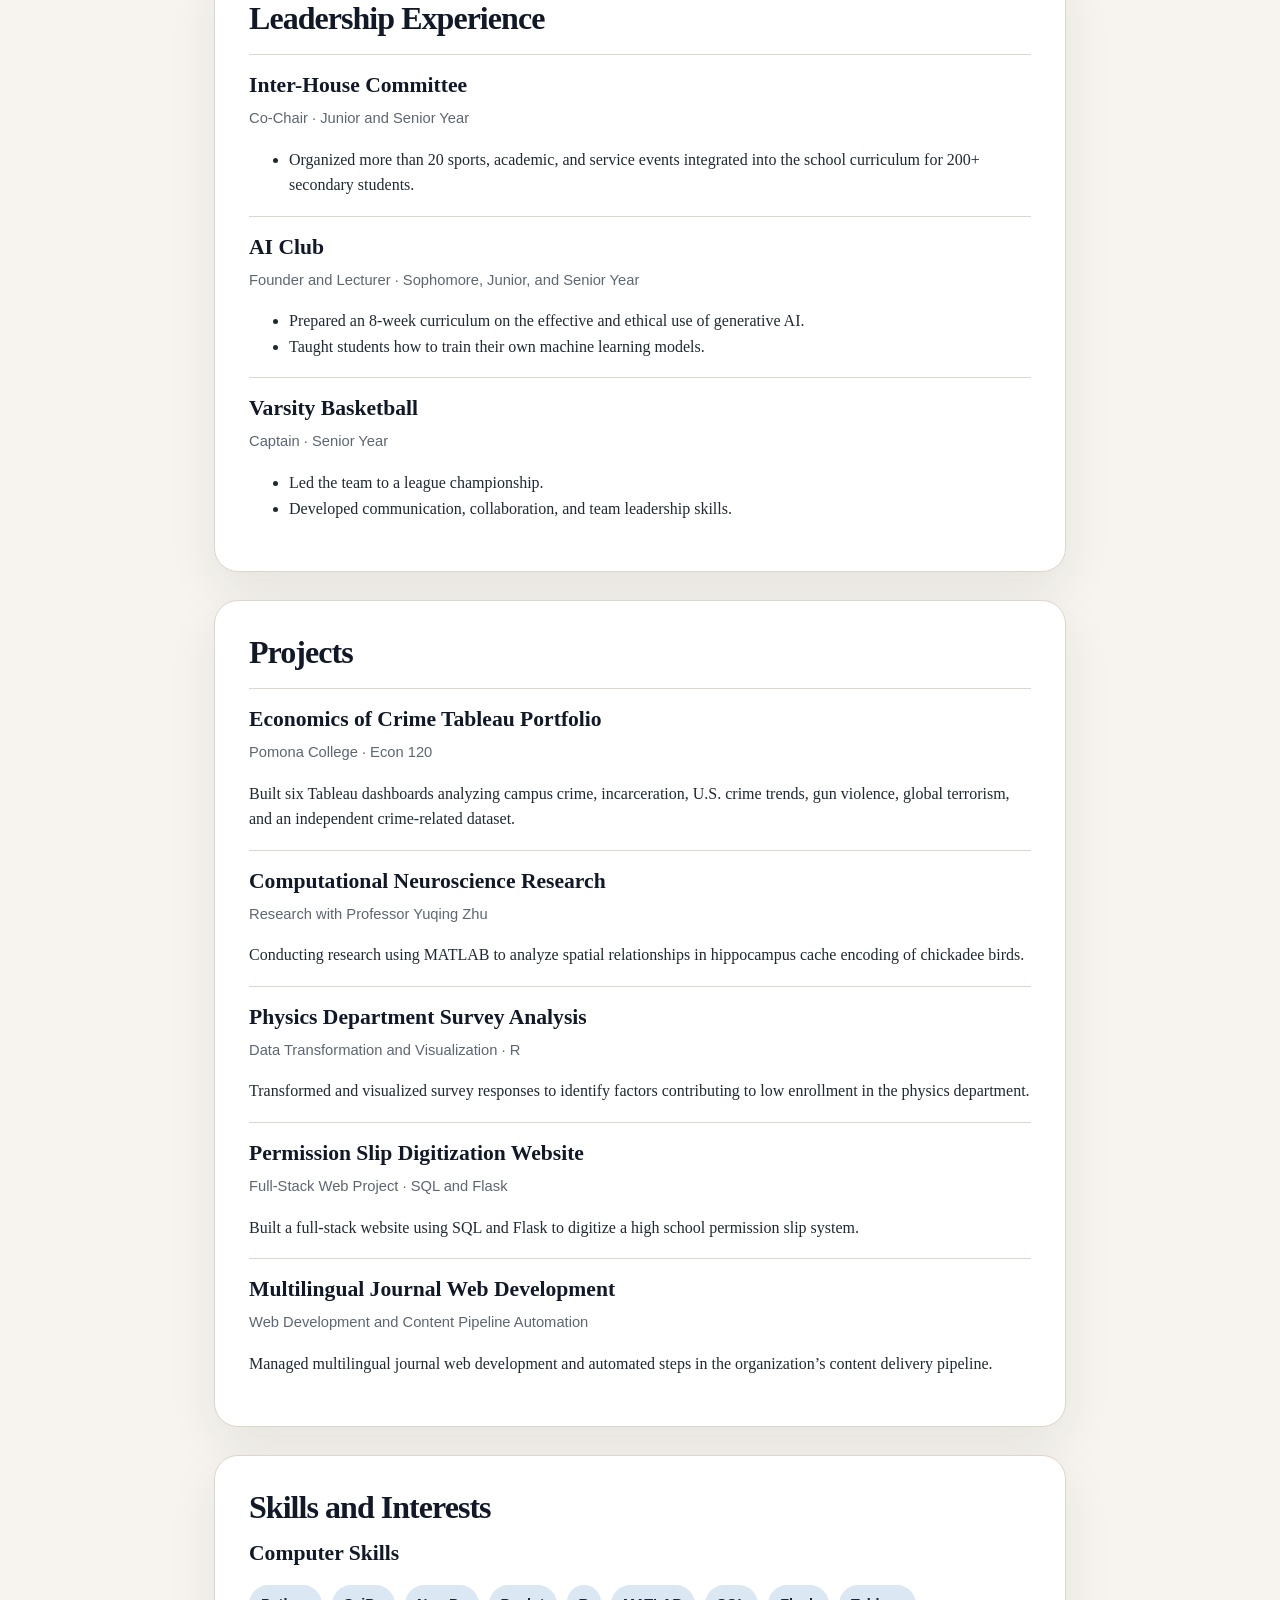
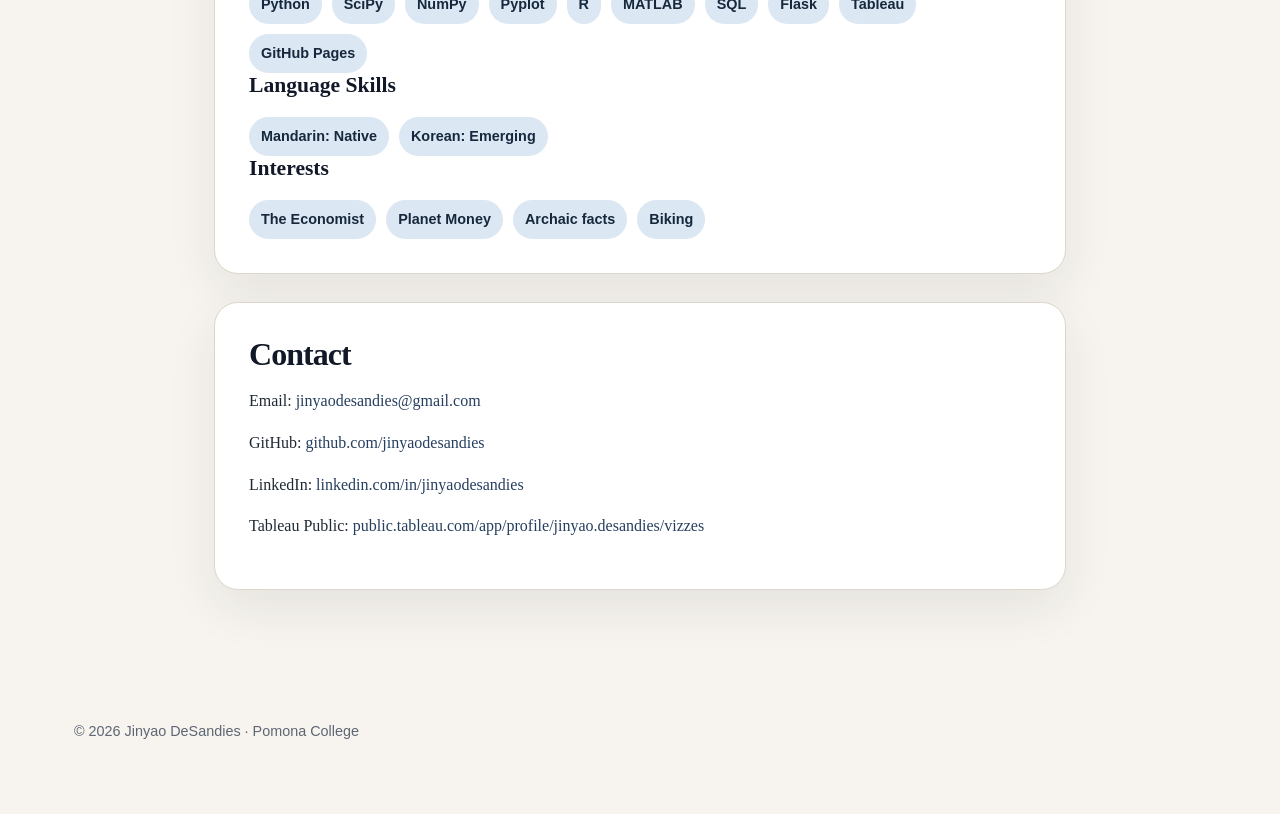
==== commit 019ba544: "Update resume.html" ====
--- a/resume.html
+++ b/resume.html
@@ -30,9 +30,15 @@
       <h1>Jinyao DeSandies</h1>
 
       <p class="hero-text">
-        Freshman at Pomona College with academic interests in economics,
-        data analysis, crime, public policy, and social science research.
-      </p>
+        Pomona College student studying computer science and neuroscience, with
+        academic and project interests in computational modeling, data analysis,
+        economics, and social science research.
+      </p>
+
+      <div class="hero-buttons">
+        <a href="index.html#projects" class="button primary">View Portfolio</a>
+        <a href="https://public.tableau.com/app/profile/jinyao.desandies/vizzes" class="button secondary" target="_blank" rel="noopener noreferrer">Tableau Public</a>
+      </div>
     </section>
   </header>
 
@@ -45,26 +51,146 @@
 
       <div class="resume-item">
         <h3>Pomona College</h3>
-        <p class="resume-meta">Freshman · Economics</p>
-        <p>
-          Relevant coursework: Econ 120: Economics of Crime.
-        </p>
-      </div>
-    </section>
-
-    <!-- =====================================================
-         EDIT ACADEMIC PROJECTS HERE
-    ===================================================== -->
-    <section class="resume-section">
-      <h2>Academic Projects</h2>
+        <p class="resume-meta">Claremont, California · Expected Graduation May 2029</p>
+        <p>
+          BA in Computer Science and Neuroscience.
+        </p>
+        <p>
+          Relevant coursework: Topics in Computational Neuroscience, Coding the Brain,
+          Linear Algebra, Econ 120: Economics of Crime.
+        </p>
+        <p>
+          Research interests include computational neural modeling and embodied cognition.
+        </p>
+      </div>
+
+      <div class="resume-item">
+        <h3>ISA Science City</h3>
+        <p class="resume-meta">Guangzhou, China · Graduation Year 2025</p>
+        <p>
+          Relevant coursework: Computer Science, Economics, Mathematics: Analysis and Approaches.
+        </p>
+      </div>
+    </section>
+
+    <!-- =====================================================
+         EDIT WORK EXPERIENCE HERE
+    ===================================================== -->
+    <section class="resume-section">
+      <h2>Work Experience</h2>
+
+      <div class="resume-item">
+        <h3>Pomona College Computer Science Department</h3>
+        <p class="resume-meta">Teaching Assistant · Claremont, California · Jan 2026 – Present</p>
+        <p>
+          Support computer science instruction through course assistance, student support,
+          and technical guidance for programming and computational problem-solving.
+        </p>
+      </div>
+
+      <div class="resume-item">
+        <h3>InstantStudioAI</h3>
+        <p class="resume-meta">Digital Content Intern · Guangzhou, China · Dec 2023 – Jan 2024</p>
+        <p>
+          Contributed to digital content work for an AI creative technology company,
+          gaining experience with applied AI tools, creative production, and content workflows.
+        </p>
+      </div>
+    </section>
+
+    <!-- =====================================================
+         EDIT LEADERSHIP EXPERIENCE HERE
+    ===================================================== -->
+    <section class="resume-section">
+      <h2>Leadership Experience</h2>
+
+      <div class="resume-item">
+        <h3>Inter-House Committee</h3>
+        <p class="resume-meta">Co-Chair · Junior and Senior Year</p>
+        <ul class="resume-list">
+          <li>
+            Organized more than 20 sports, academic, and service events integrated into
+            the school curriculum for 200+ secondary students.
+          </li>
+        </ul>
+      </div>
+
+      <div class="resume-item">
+        <h3>AI Club</h3>
+        <p class="resume-meta">Founder and Lecturer · Sophomore, Junior, and Senior Year</p>
+        <ul class="resume-list">
+          <li>
+            Prepared an 8-week curriculum on the effective and ethical use of generative AI.
+          </li>
+          <li>
+            Taught students how to train their own machine learning models.
+          </li>
+        </ul>
+      </div>
+
+      <div class="resume-item">
+        <h3>Varsity Basketball</h3>
+        <p class="resume-meta">Captain · Senior Year</p>
+        <ul class="resume-list">
+          <li>
+            Led the team to a league championship.
+          </li>
+          <li>
+            Developed communication, collaboration, and team leadership skills.
+          </li>
+        </ul>
+      </div>
+    </section>
+
+    <!-- =====================================================
+         EDIT ACADEMIC AND TECHNICAL PROJECTS HERE
+    ===================================================== -->
+    <section class="resume-section">
+      <h2>Projects</h2>
 
       <div class="resume-item">
         <h3>Economics of Crime Tableau Portfolio</h3>
         <p class="resume-meta">Pomona College · Econ 120</p>
         <p>
           Built six Tableau dashboards analyzing campus crime, incarceration,
-          U.S. crime trends, gun violence, global terrorism, and independent
-          crime-related datasets.
+          U.S. crime trends, gun violence, global terrorism, and an independent
+          crime-related dataset.
+        </p>
+      </div>
+
+      <div class="resume-item">
+        <h3>Computational Neuroscience Research</h3>
+        <p class="resume-meta">Research with Professor Yuqing Zhu</p>
+        <p>
+          Conducting research using MATLAB to analyze spatial relationships in hippocampus
+          cache encoding of chickadee birds.
+        </p>
+      </div>
+
+      <div class="resume-item">
+        <h3>Physics Department Survey Analysis</h3>
+        <p class="resume-meta">Data Transformation and Visualization · R</p>
+        <p>
+          Transformed and visualized survey responses to identify factors contributing
+          to low enrollment in the physics department.
+        </p>
+      </div>
+
+      <div class="resume-item">
+        <h3>Permission Slip Digitization Website</h3>
+        <p class="resume-meta">Full-Stack Web Project · SQL and Flask</p>
+        <p>
+          Built a full-stack website using SQL and Flask to digitize a high school
+          permission slip system.
+        </p>
+      </div>
+
+      <div class="resume-item">
+        <h3>Multilingual Journal Web Development</h3>
+        <p class="resume-meta">Web Development and Content Pipeline Automation</p>
+        <p>
+          Managed multilingual journal web development and automated steps in the
+          organization’s content delivery pipeline.
         </p>
       </div>
     </section>
@@ -74,70 +200,69 @@
          Add or remove skills inside the list.
     ===================================================== -->
     <section class="resume-section">
-      <h2>Skills</h2>
-
+      <h2>Skills and Interests</h2>
+
+      <h3 class="resume-subheading">Computer Skills</h3>
       <ul class="skill-list">
+        <li>Python</li>
+        <li>SciPy</li>
+        <li>NumPy</li>
+        <li>Pyplot</li>
+        <li>R</li>
+        <li>MATLAB</li>
+        <li>SQL</li>
+        <li>Flask</li>
         <li>Tableau</li>
-        <li>Data visualization</li>
-        <li>Economic analysis</li>
-        <li>Crime data interpretation</li>
-        <li>Research writing</li>
         <li>GitHub Pages</li>
       </ul>
-    </section>
-
-    <!-- =====================================================
-         EDIT EXPERIENCE HERE
-         Replace the example item below with your own experience.
-    ===================================================== -->
-    <section class="resume-section">
-      <h2>Experience</h2>
-
-      <div class="resume-item">
-        <h3>Add Position or Activity Here</h3>
-        <p class="resume-meta">Organization · Dates</p>
-        <p>
-          Add a short description of your role, responsibilities, and results.
-          Focus on leadership, analysis, research, writing, or technical work.
-        </p>
-      </div>
+
+      <h3 class="resume-subheading">Language Skills</h3>
+      <ul class="skill-list">
+        <li>Mandarin: Native</li>
+        <li>Korean: Emerging</li>
+      </ul>
+
+      <h3 class="resume-subheading">Interests</h3>
+      <ul class="skill-list">
+        <li>The Economist</li>
+        <li>Planet Money</li>
+        <li>Archaic facts</li>
+        <li>Biking</li>
+      </ul>
     </section>
 
     <!-- =====================================================
          EDIT CONTACT INFO HERE
     ===================================================== -->
-<!-- =====================================================
-     EDIT CONTACT INFO HERE
-===================================================== -->
-<section class="resume-section">
-  <h2>Contact</h2>
-
-  <p>
-    Email:
-    <a href="mailto:jinyaodesandies@gmail.com">jinyaodesandies@gmail.com</a>
-  </p>
-
-  <p>
-    GitHub:
-    <a href="https://github.com/jinyaodesandies" target="_blank" rel="noopener noreferrer">
-      github.com/jinyaodesandies
-    </a>
-  </p>
-
-  <p>
-    LinkedIn:
-    <a href="https://www.linkedin.com/in/jinyaodesandies/" target="_blank" rel="noopener noreferrer">
-      linkedin.com/in/jinyaodesandies
-    </a>
-  </p>
-
-  <p>
-    Tableau Public:
-    <a href="https://public.tableau.com/app/profile/jinyao.desandies/vizzes" target="_blank" rel="noopener noreferrer">
-      public.tableau.com/app/profile/jinyao.desandies/vizzes
-    </a>
-  </p>
-</section>
+    <section class="resume-section">
+      <h2>Contact</h2>
+
+      <p>
+        Email:
+        <a href="mailto:jinyaodesandies@gmail.com">jinyaodesandies@gmail.com</a>
+      </p>
+
+      <p>
+        GitHub:
+        <a href="https://github.com/jinyaodesandies" target="_blank" rel="noopener noreferrer">
+          github.com/jinyaodesandies
+        </a>
+      </p>
+
+      <p>
+        LinkedIn:
+        <a href="https://www.linkedin.com/in/jinyaodesandies/" target="_blank" rel="noopener noreferrer">
+          linkedin.com/in/jinyaodesandies
+        </a>
+      </p>
+
+      <p>
+        Tableau Public:
+        <a href="https://public.tableau.com/app/profile/jinyao.desandies/vizzes" target="_blank" rel="noopener noreferrer">
+          public.tableau.com/app/profile/jinyao.desandies/vizzes
+        </a>
+      </p>
+    </section>
   </main>
 
   <footer class="footer">
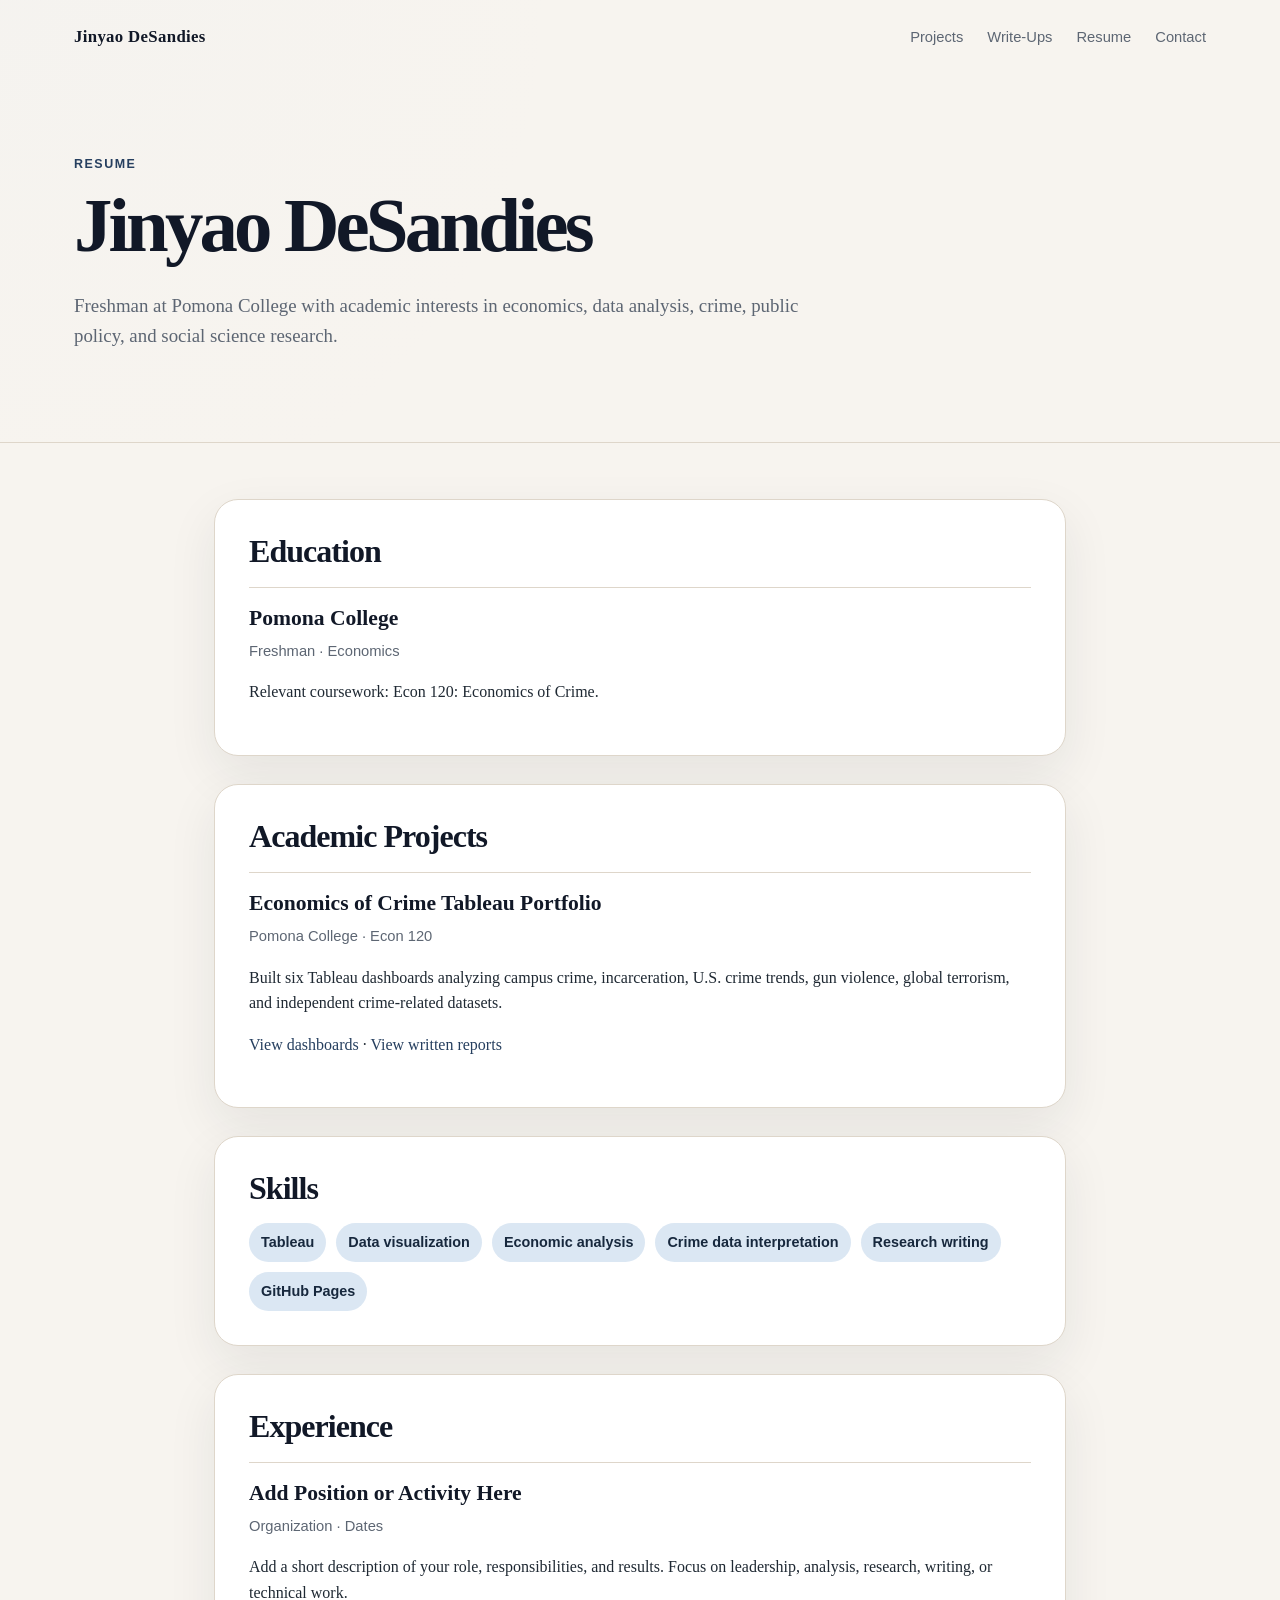
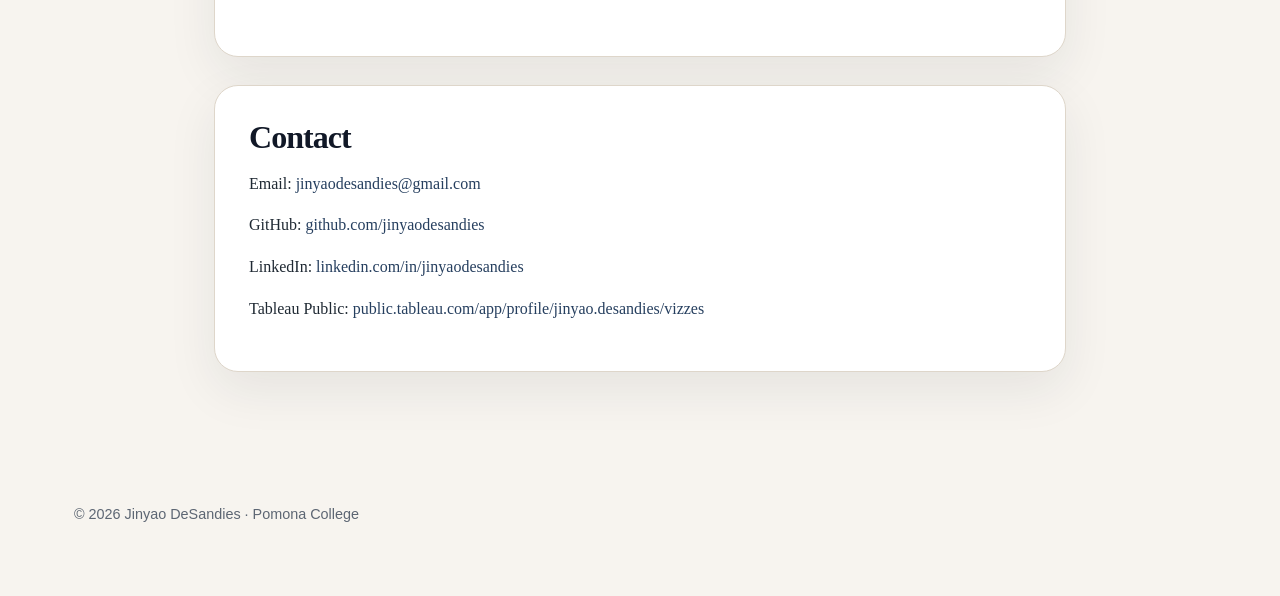
==== commit b922776f: "Update resume.html" ====
--- a/resume.html
+++ b/resume.html
@@ -16,6 +16,7 @@
 
       <div class="nav-links">
         <a href="index.html#projects">Projects</a>
+        <a href="writeups.html">Write-Ups</a>
         <a href="resume.html">Resume</a>
         <a href="index.html#contact">Contact</a>
       </div>
@@ -30,15 +31,9 @@
       <h1>Jinyao DeSandies</h1>
 
       <p class="hero-text">
-        Pomona College student studying computer science and neuroscience, with
-        academic and project interests in computational modeling, data analysis,
-        economics, and social science research.
+        Freshman at Pomona College with academic interests in economics,
+        data analysis, crime, public policy, and social science research.
       </p>
-
-      <div class="hero-buttons">
-        <a href="index.html#projects" class="button primary">View Portfolio</a>
-        <a href="https://public.tableau.com/app/profile/jinyao.desandies/vizzes" class="button secondary" target="_blank" rel="noopener noreferrer">Tableau Public</a>
-      </div>
     </section>
   </header>
 
@@ -51,146 +46,31 @@
 
       <div class="resume-item">
         <h3>Pomona College</h3>
-        <p class="resume-meta">Claremont, California · Expected Graduation May 2029</p>
+        <p class="resume-meta">Freshman · Economics</p>
         <p>
-          BA in Computer Science and Neuroscience.
-        </p>
-        <p>
-          Relevant coursework: Topics in Computational Neuroscience, Coding the Brain,
-          Linear Algebra, Econ 120: Economics of Crime.
-        </p>
-        <p>
-          Research interests include computational neural modeling and embodied cognition.
-        </p>
-      </div>
-
-      <div class="resume-item">
-        <h3>ISA Science City</h3>
-        <p class="resume-meta">Guangzhou, China · Graduation Year 2025</p>
-        <p>
-          Relevant coursework: Computer Science, Economics, Mathematics: Analysis and Approaches.
+          Relevant coursework: Econ 120: Economics of Crime.
         </p>
       </div>
     </section>
 
     <!-- =====================================================
-         EDIT WORK EXPERIENCE HERE
+         EDIT ACADEMIC PROJECTS HERE
     ===================================================== -->
     <section class="resume-section">
-      <h2>Work Experience</h2>
-
-      <div class="resume-item">
-        <h3>Pomona College Computer Science Department</h3>
-        <p class="resume-meta">Teaching Assistant · Claremont, California · Jan 2026 – Present</p>
-        <p>
-          Support computer science instruction through course assistance, student support,
-          and technical guidance for programming and computational problem-solving.
-        </p>
-      </div>
-
-      <div class="resume-item">
-        <h3>InstantStudioAI</h3>
-        <p class="resume-meta">Digital Content Intern · Guangzhou, China · Dec 2023 – Jan 2024</p>
-        <p>
-          Contributed to digital content work for an AI creative technology company,
-          gaining experience with applied AI tools, creative production, and content workflows.
-        </p>
-      </div>
-    </section>
-
-    <!-- =====================================================
-         EDIT LEADERSHIP EXPERIENCE HERE
-    ===================================================== -->
-    <section class="resume-section">
-      <h2>Leadership Experience</h2>
-
-      <div class="resume-item">
-        <h3>Inter-House Committee</h3>
-        <p class="resume-meta">Co-Chair · Junior and Senior Year</p>
-        <ul class="resume-list">
-          <li>
-            Organized more than 20 sports, academic, and service events integrated into
-            the school curriculum for 200+ secondary students.
-          </li>
-        </ul>
-      </div>
-
-      <div class="resume-item">
-        <h3>AI Club</h3>
-        <p class="resume-meta">Founder and Lecturer · Sophomore, Junior, and Senior Year</p>
-        <ul class="resume-list">
-          <li>
-            Prepared an 8-week curriculum on the effective and ethical use of generative AI.
-          </li>
-          <li>
-            Taught students how to train their own machine learning models.
-          </li>
-        </ul>
-      </div>
-
-      <div class="resume-item">
-        <h3>Varsity Basketball</h3>
-        <p class="resume-meta">Captain · Senior Year</p>
-        <ul class="resume-list">
-          <li>
-            Led the team to a league championship.
-          </li>
-          <li>
-            Developed communication, collaboration, and team leadership skills.
-          </li>
-        </ul>
-      </div>
-    </section>
-
-    <!-- =====================================================
-         EDIT ACADEMIC AND TECHNICAL PROJECTS HERE
-    ===================================================== -->
-    <section class="resume-section">
-      <h2>Projects</h2>
+      <h2>Academic Projects</h2>
 
       <div class="resume-item">
         <h3>Economics of Crime Tableau Portfolio</h3>
         <p class="resume-meta">Pomona College · Econ 120</p>
         <p>
           Built six Tableau dashboards analyzing campus crime, incarceration,
-          U.S. crime trends, gun violence, global terrorism, and an independent
-          crime-related dataset.
+          U.S. crime trends, gun violence, global terrorism, and independent
+          crime-related datasets.
         </p>
-      </div>
 
-      <div class="resume-item">
-        <h3>Computational Neuroscience Research</h3>
-        <p class="resume-meta">Research with Professor Yuqing Zhu</p>
         <p>
-          Conducting research using MATLAB to analyze spatial relationships in hippocampus
-          cache encoding of chickadee birds.
-        </p>
-      </div>
-
-      <div class="resume-item">
-        <h3>Physics Department Survey Analysis</h3>
-        <p class="resume-meta">Data Transformation and Visualization · R</p>
-        <p>
-          Transformed and visualized survey responses to identify factors contributing
-          to low enrollment in the physics department.
-        </p>
-      </div>
-
-      <div class="resume-item">
-        <h3>Permission Slip Digitization Website</h3>
-        <p class="resume-meta">Full-Stack Web Project · SQL and Flask</p>
-        <p>
-          Built a full-stack website using SQL and Flask to digitize a high school
-          permission slip system.
-        </p>
-      </div>
-
-      <div class="resume-item">
-        <h3>Multilingual Journal Web Development</h3>
-        <p class="resume-meta">Web Development and Content Pipeline Automation</p>
-        <p>
-          Managed multilingual journal web development and automated steps in the
-          organization’s content delivery pipeline.
+          <a href="index.html#projects">View dashboards</a> ·
+          <a href="writeups.html">View written reports</a>
         </p>
       </div>
     </section>
@@ -200,35 +80,33 @@
          Add or remove skills inside the list.
     ===================================================== -->
     <section class="resume-section">
-      <h2>Skills and Interests</h2>
+      <h2>Skills</h2>
 
-      <h3 class="resume-subheading">Computer Skills</h3>
       <ul class="skill-list">
-        <li>Python</li>
-        <li>SciPy</li>
-        <li>NumPy</li>
-        <li>Pyplot</li>
-        <li>R</li>
-        <li>MATLAB</li>
-        <li>SQL</li>
-        <li>Flask</li>
         <li>Tableau</li>
+        <li>Data visualization</li>
+        <li>Economic analysis</li>
+        <li>Crime data interpretation</li>
+        <li>Research writing</li>
         <li>GitHub Pages</li>
       </ul>
+    </section>
 
-      <h3 class="resume-subheading">Language Skills</h3>
-      <ul class="skill-list">
-        <li>Mandarin: Native</li>
-        <li>Korean: Emerging</li>
-      </ul>
+    <!-- =====================================================
+         EDIT EXPERIENCE HERE
+         Replace the example item below with your own experience.
+    ===================================================== -->
+    <section class="resume-section">
+      <h2>Experience</h2>
 
-      <h3 class="resume-subheading">Interests</h3>
-      <ul class="skill-list">
-        <li>The Economist</li>
-        <li>Planet Money</li>
-        <li>Archaic facts</li>
-        <li>Biking</li>
-      </ul>
+      <div class="resume-item">
+        <h3>Add Position or Activity Here</h3>
+        <p class="resume-meta">Organization · Dates</p>
+        <p>
+          Add a short description of your role, responsibilities, and results.
+          Focus on leadership, analysis, research, writing, or technical work.
+        </p>
+      </div>
     </section>
 
     <!-- =====================================================
--- a/styles.css
+++ b/styles.css
@@ -370,12 +370,28 @@
   font-size: 0.92rem;
 }
 
+.resume-list {
+  margin: 10px 0 0;
+  padding-left: 22px;
+}
+
+.resume-list li {
+  margin-bottom: 8px;
+}
+
+.resume-subheading {
+  margin-top: 22px;
+  font-size: 1.05rem;
+  font-family: Arial, Helvetica, sans-serif;
+  letter-spacing: 0.02em;
+}
+
 .skill-list {
   display: flex;
   flex-wrap: wrap;
   gap: 10px;
   padding: 0;
-  margin: 18px 0 0;
+  margin: 12px 0 0;
   list-style: none;
 }
 
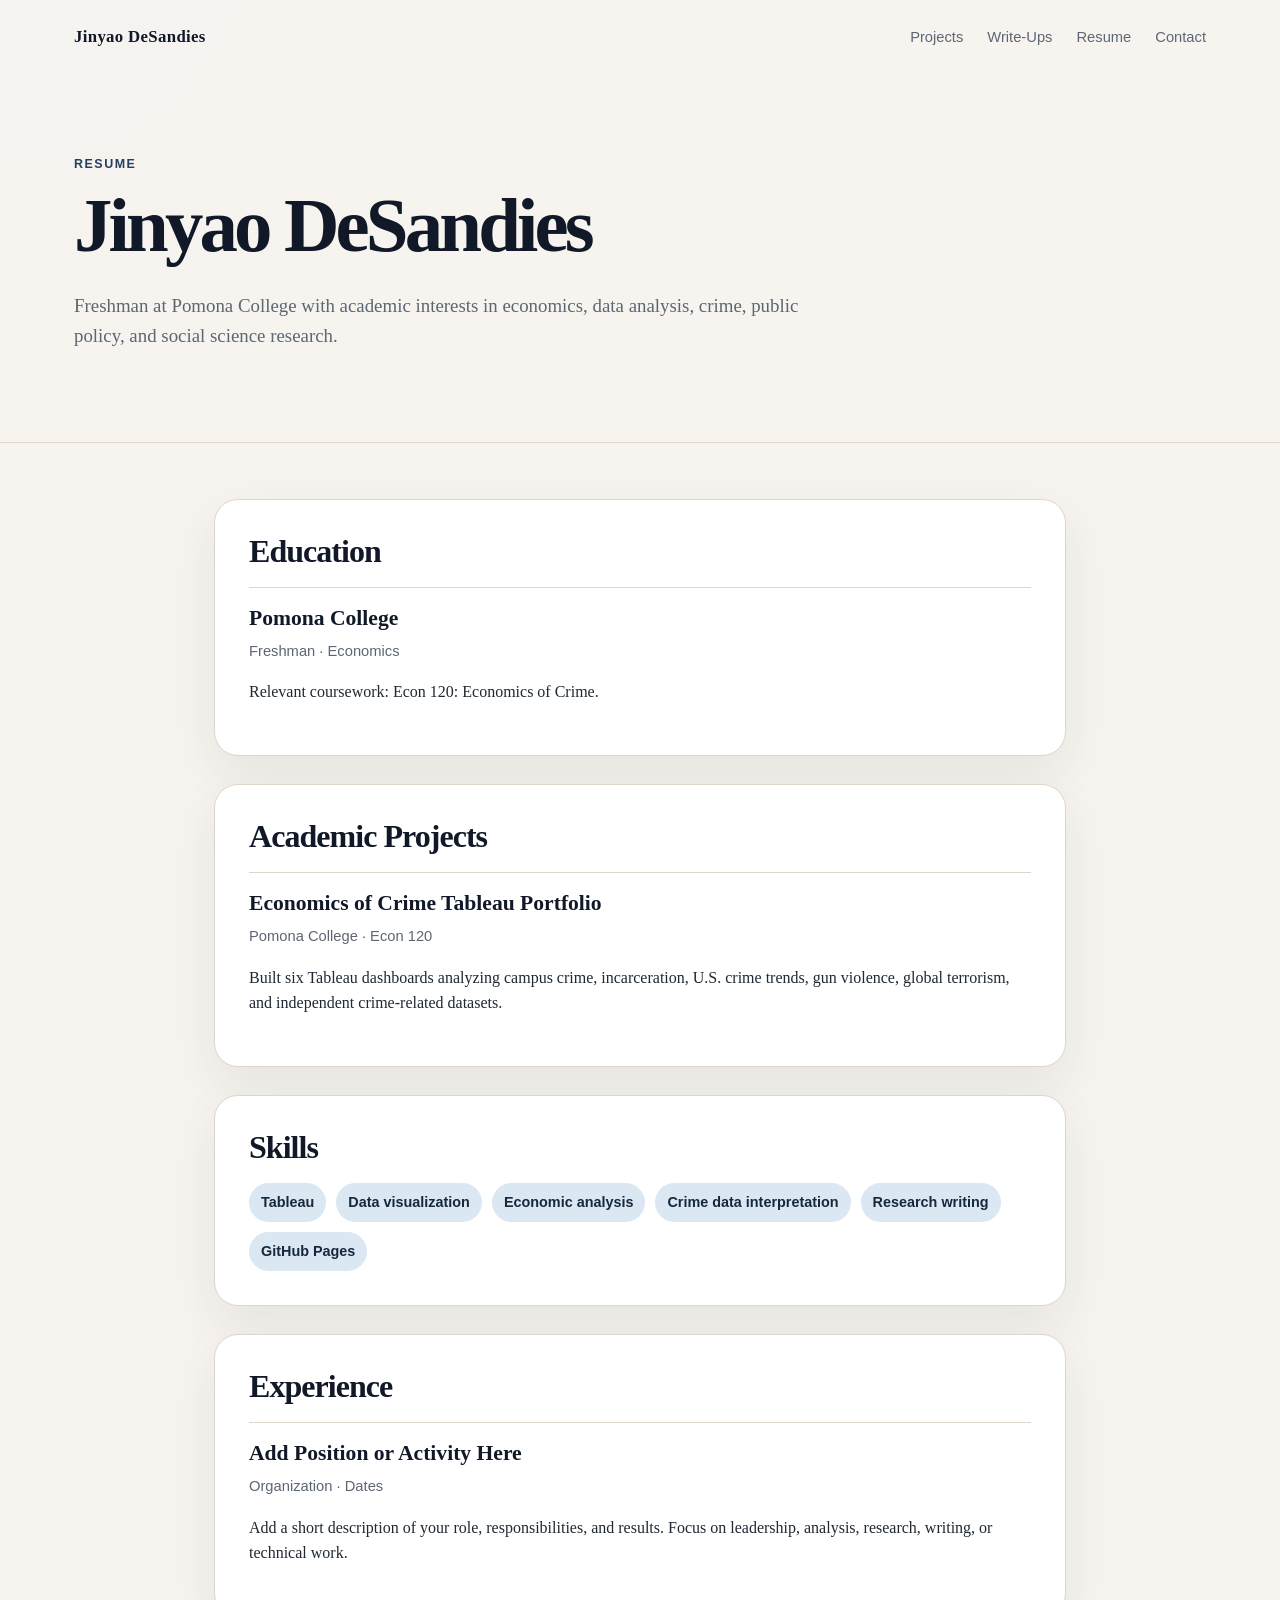
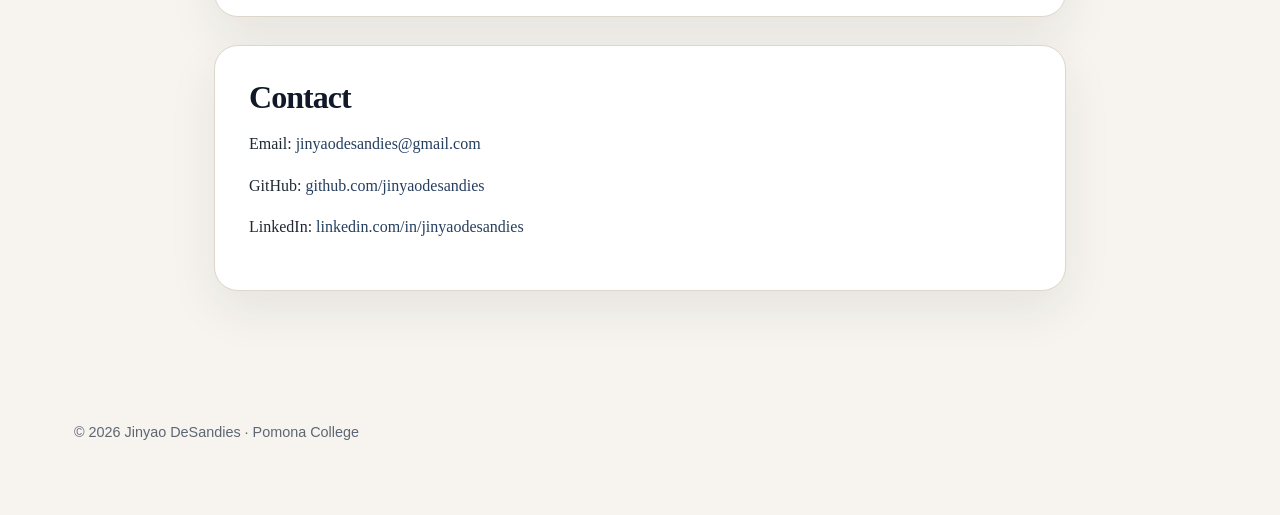
==== commit 65df7200: "Update resume.html" ====
--- a/resume.html
+++ b/resume.html
@@ -67,11 +67,6 @@
           U.S. crime trends, gun violence, global terrorism, and independent
           crime-related datasets.
         </p>
-
-        <p>
-          <a href="index.html#projects">View dashboards</a> ·
-          <a href="writeups.html">View written reports</a>
-        </p>
       </div>
     </section>
 
@@ -133,13 +128,6 @@
           linkedin.com/in/jinyaodesandies
         </a>
       </p>
-
-      <p>
-        Tableau Public:
-        <a href="https://public.tableau.com/app/profile/jinyao.desandies/vizzes" target="_blank" rel="noopener noreferrer">
-          public.tableau.com/app/profile/jinyao.desandies/vizzes
-        </a>
-      </p>
     </section>
   </main>
 
--- a/styles.css
+++ b/styles.css
@@ -250,7 +250,7 @@
       Main background color of the whole project card.
 
    --project-frame-bg:
-      Background directly behind the Tableau dashboard.
+      Background directly behind the Tableau dashboard or PDF preview.
       This removes the old white padding effect.
 
    --project-border:
@@ -348,6 +348,59 @@
 }
 
 /* =========================================================
+   WRITE-UPS PAGE
+   Edit this section if you want to change the PDF cards.
+========================================================= */
+
+.writeups-section {
+  margin-top: 48px;
+}
+
+.writeup-card {
+  background: var(--project-bg);
+  border: 1px solid var(--project-border);
+  border-radius: 28px;
+  padding: 28px;
+  margin: 28px 0;
+  box-shadow: var(--shadow);
+}
+
+.writeup-copy {
+  max-width: 850px;
+  margin: 0 auto 24px;
+}
+
+.writeup-buttons {
+  margin-top: 20px;
+  display: flex;
+  gap: 12px;
+  flex-wrap: wrap;
+}
+
+.pdf-frame {
+  width: 100%;
+  height: 720px;
+  overflow: hidden;
+
+  border: 1px solid var(--project-border);
+  border-radius: 20px;
+
+  background: var(--project-frame-bg);
+}
+
+.pdf-frame object {
+  width: 100%;
+  height: 100%;
+  display: block;
+  background: var(--project-frame-bg);
+}
+
+.pdf-frame p {
+  padding: 24px;
+  margin: 0;
+}
+
+/* =========================================================
    RESUME PAGE
    Edit this section if you want the resume page wider,
    narrower, or more compact.
@@ -368,22 +421,6 @@
   color: var(--muted-text);
   font-family: Arial, Helvetica, sans-serif;
   font-size: 0.92rem;
-}
-
-.resume-list {
-  margin: 10px 0 0;
-  padding-left: 22px;
-}
-
-.resume-list li {
-  margin-bottom: 8px;
-}
-
-.resume-subheading {
-  margin-top: 22px;
-  font-size: 1.05rem;
-  font-family: Arial, Helvetica, sans-serif;
-  letter-spacing: 0.02em;
 }
 
 .skill-list {
@@ -391,7 +428,7 @@
   flex-wrap: wrap;
   gap: 10px;
   padding: 0;
-  margin: 12px 0 0;
+  margin: 18px 0 0;
   list-style: none;
 }
 
@@ -443,13 +480,19 @@
   .intro-section,
   .contact-section,
   .resume-section,
-  .project-card {
+  .project-card,
+  .writeup-card {
     padding: 22px;
     border-radius: 20px;
   }
 
-  .tableau-frame {
+  .tableau-frame,
+  .pdf-frame {
     border-radius: 16px;
+  }
+
+  .pdf-frame {
+    height: 520px;
   }
 
   h1 {
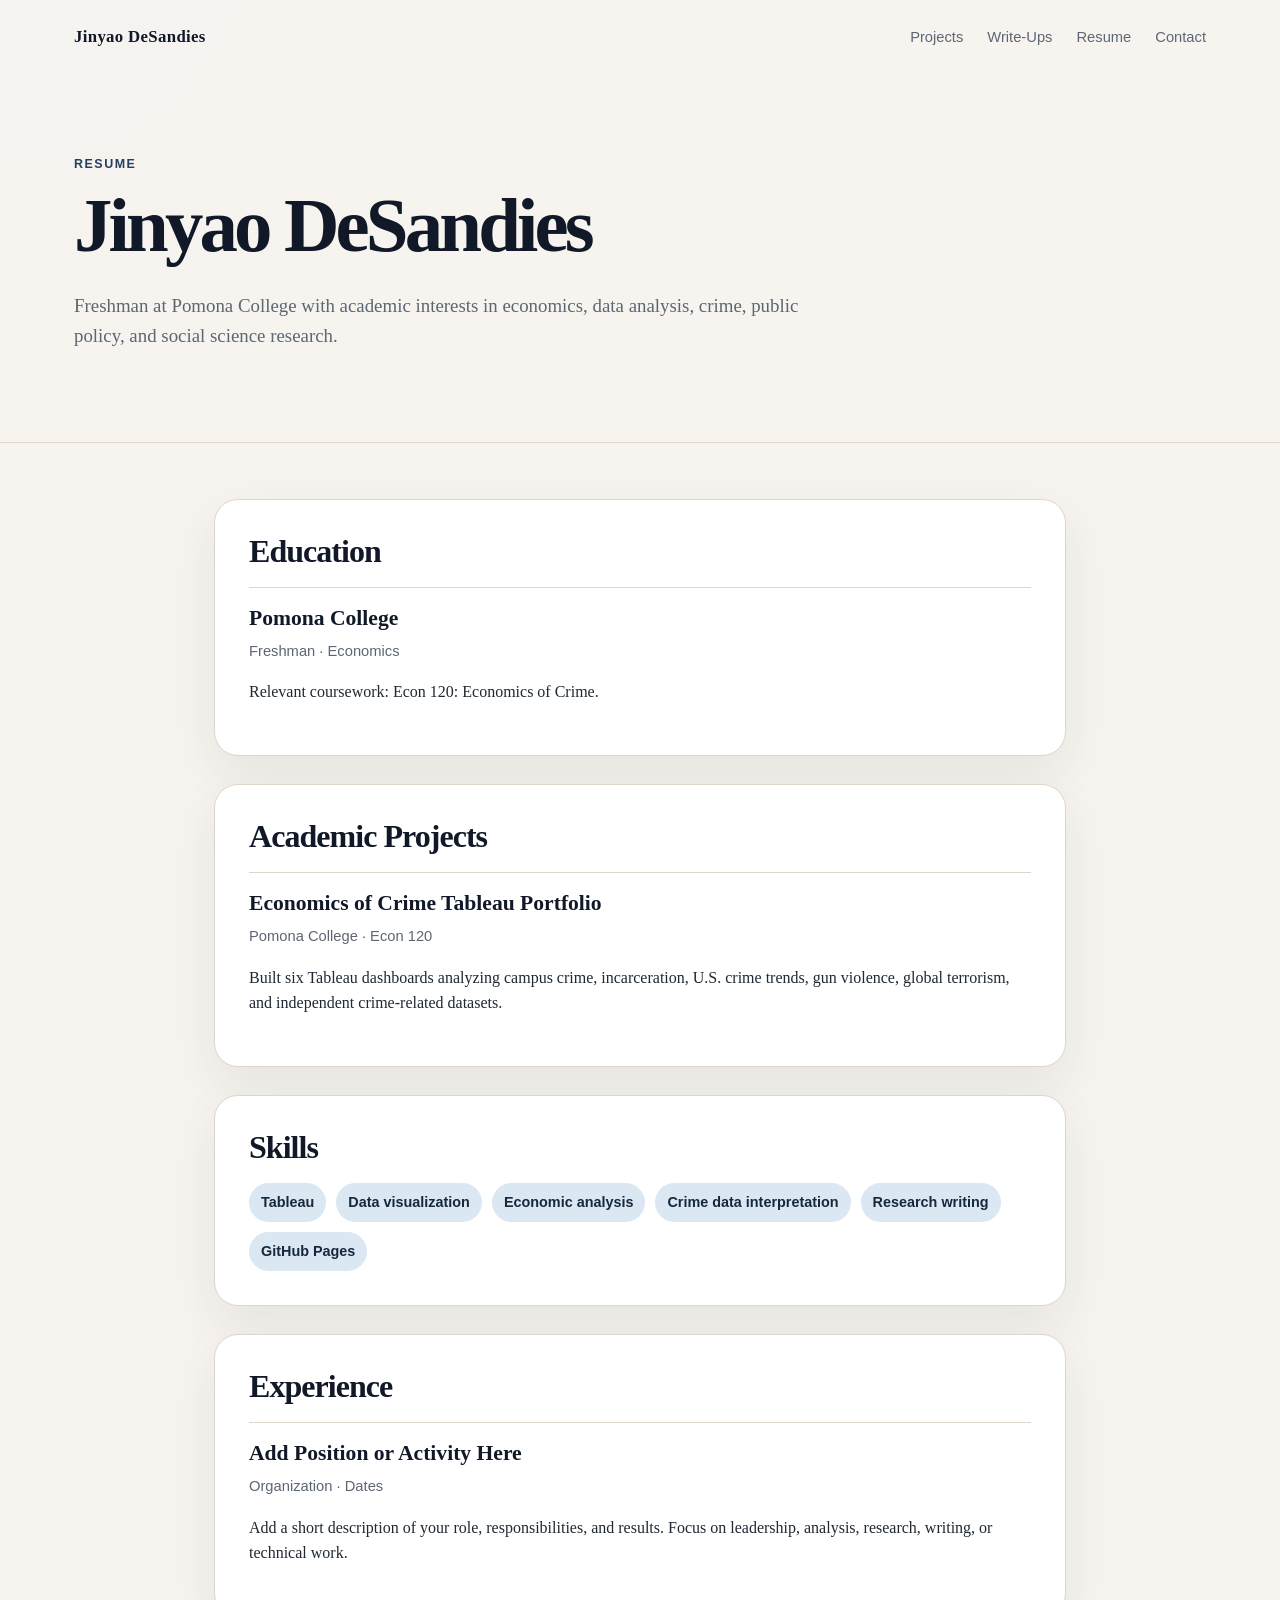
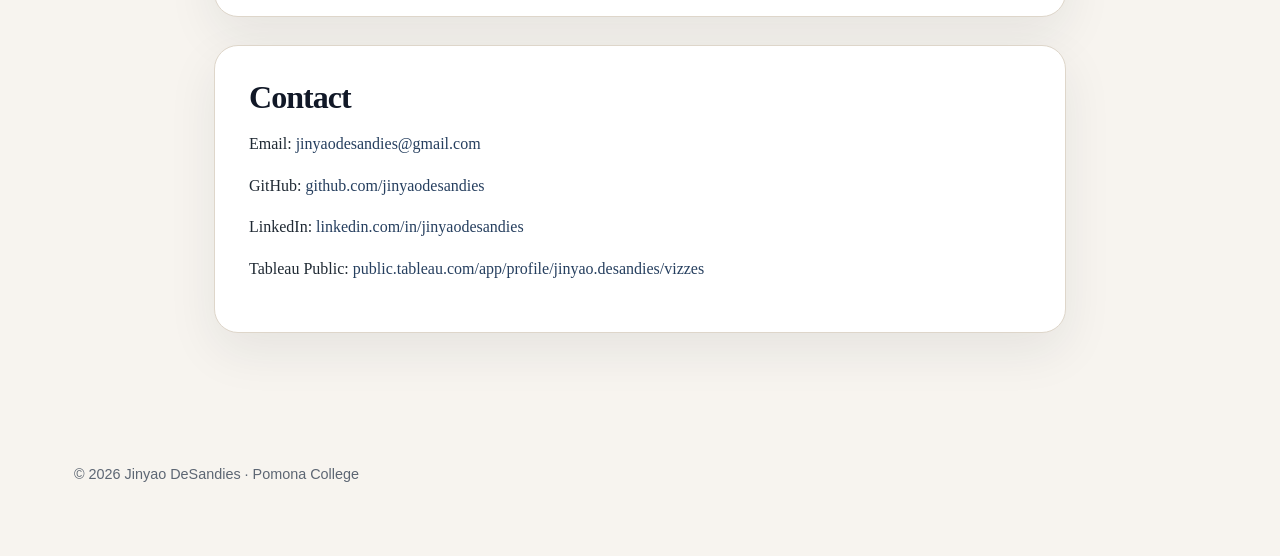
==== commit 9a012eff: "Update resume.html" ====
--- a/resume.html
+++ b/resume.html
@@ -128,6 +128,12 @@
           linkedin.com/in/jinyaodesandies
         </a>
       </p>
+            <p>
+        Tableau Public:
+        <a href="https://public.tableau.com/app/profile/jinyao.desandies/vizzes" target="_blank" rel="noopener noreferrer">
+          public.tableau.com/app/profile/jinyao.desandies/vizzes
+        </a>
+      </p>
     </section>
   </main>
 
--- a/styles.css
+++ b/styles.css
@@ -52,7 +52,6 @@
 
 /* =========================================================
    HEADER AND NAVIGATION
-   Edit this section if you want to change the top menu.
 ========================================================= */
 
 .site-header {
@@ -95,8 +94,6 @@
 
 /* =========================================================
    HERO SECTION
-   Edit this section if you want the homepage intro bigger,
-   smaller, tighter, or more spacious.
 ========================================================= */
 
 .hero {
@@ -200,12 +197,14 @@
 
 /* =========================================================
    PROJECT MODULES
-   Edit this section if you want to change the spacing,
-   borders, or card shape around each dashboard.
-========================================================= */
-
+========================================================= */
+.writeup-copy{
+  margin: 0 auto 40px;
+}
 .projects-section {
   margin-top: 48px;
+  display: grid;
+  gap: 64px;
 }
 
 .project-card {
@@ -213,7 +212,7 @@
   border: 1px solid var(--project-border);
   border-radius: 28px;
   padding: 28px;
-  margin: 28px 0;
+  margin: 0;
   box-shadow: var(--shadow);
 }
 
@@ -234,30 +233,6 @@
 
 /* =========================================================
    PROJECT CARD COLOR THEMES
-
-   EDIT DASHBOARD COLORS HERE.
-
-   These colors are in the same order as the six dashboards:
-
-   1. rgb(246, 244, 232)
-   2. rgb(192, 192, 192)
-   3. rgb(180, 180, 180)
-   4. rgb(249, 245, 241)
-   5. rgb(238, 235, 232)
-   6. rgb(235, 235, 235)
-
-   --project-bg:
-      Main background color of the whole project card.
-
-   --project-frame-bg:
-      Background directly behind the Tableau dashboard or PDF preview.
-      This removes the old white padding effect.
-
-   --project-border:
-      Border around the project card and dashboard frame.
-
-   --project-accent:
-      Color for the small "Project 1", "Project 2", etc. label.
 ========================================================= */
 
 /* PROJECT 1: Florida Campus Crime */
@@ -310,17 +285,6 @@
 
 /* =========================================================
    TABLEAU DASHBOARD AREA
-
-   This section fixes the unwanted white padding.
-
-   Main changes:
-   1. The frame uses --project-frame-bg instead of white.
-   2. Padding is set to 0 so the dashboard sits flush.
-   3. The dashboard remains centered.
-   4. Overflow-x allows wide dashboards to scroll on small screens.
-
-   If you want a little colored breathing room around each dashboard,
-   change padding from 0 to 10px or 14px.
 ========================================================= */
 
 .tableau-frame {
@@ -348,62 +312,194 @@
 }
 
 /* =========================================================
-   WRITE-UPS PAGE
-   Edit this section if you want to change the PDF cards.
-========================================================= */
-
-.writeups-section {
-  margin-top: 48px;
-}
-
-.writeup-card {
+   WRITE-UPS LANDING PAGE
+========================================================= */
+
+.writeups-home-main {
+  max-width: 1000px;
+}
+
+.writeups-dropdown-section {
+  text-align: left;
+}
+
+.writeup-dropdown-wrap {
+  margin-top: 24px;
+  display: flex;
+  flex-direction: column;
+  gap: 10px;
+}
+
+.dropdown-label {
+  font-family: Arial, Helvetica, sans-serif;
+  font-size: 0.92rem;
+  font-weight: 700;
+  color: var(--heading);
+}
+
+.writeup-select {
+  width: 100%;
+  max-width: 820px;
+  padding: 16px 18px;
+  border: 1px solid var(--border);
+  border-radius: 16px;
+  background: var(--surface);
+  color: var(--text);
+  font-family: Georgia, "Times New Roman", serif;
+  font-size: 1rem;
+  line-height: 1.4;
+  box-shadow: var(--shadow);
+  cursor: pointer;
+}
+
+.writeup-select:focus {
+  outline: 2px solid var(--accent);
+  outline-offset: 2px;
+}
+
+.writeup-directory {
+  margin-top: 42px;
+}
+
+.writeup-directory-grid {
+  display: grid;
+  grid-template-columns: 1fr;
+  gap: 20px;
+  margin-top: 22px;
+}
+
+.directory-card {
+  display: block;
+  background: var(--project-bg);
+  border: 1px solid var(--project-border);
+  border-radius: 24px;
+  padding: 26px;
+  box-shadow: var(--shadow);
+  color: var(--text);
+  transition:
+    transform 0.18s ease,
+    box-shadow 0.18s ease;
+}
+
+.directory-card:hover {
+  transform: translateY(-2px);
+  text-decoration: none;
+}
+
+.directory-card h3 {
+  margin-bottom: 10px;
+}
+
+.directory-card p:last-child {
+  margin-bottom: 0;
+}
+
+/* =========================================================
+   INDIVIDUAL WRITE-UP PAGES
+========================================================= */
+
+.writeup-page-main {
+  max-width: 900px;
+}
+
+.writeup-hero-card {
   background: var(--project-bg);
   border: 1px solid var(--project-border);
   border-radius: 28px;
-  padding: 28px;
-  margin: 28px 0;
+  padding: 34px;
+  margin-bottom: 28px;
   box-shadow: var(--shadow);
 }
 
-.writeup-copy {
-  max-width: 850px;
-  margin: 0 auto 24px;
-}
-
-.writeup-buttons {
-  margin-top: 20px;
+.writeup-hero-card h2 {
+  margin-top: 8px;
+  margin-bottom: 16px;
+}
+
+.writeup-hero-card p:last-of-type {
+  margin-bottom: 0;
+}
+
+.writeup-page-buttons {
+  margin-top: 24px;
   display: flex;
   gap: 12px;
   flex-wrap: wrap;
 }
 
-.pdf-frame {
-  width: 100%;
-  height: 720px;
-  overflow: hidden;
-
-  border: 1px solid var(--project-border);
-  border-radius: 20px;
-
-  background: var(--project-frame-bg);
-}
-
-.pdf-frame object {
-  width: 100%;
-  height: 100%;
-  display: block;
-  background: var(--project-frame-bg);
-}
-
-.pdf-frame p {
-  padding: 24px;
-  margin: 0;
+.writeup-article {
+  background: var(--surface);
+  border: 1px solid var(--border);
+  border-radius: 28px;
+  padding: 40px;
+  box-shadow: var(--shadow);
+}
+
+.writeup-body {
+  max-width: 760px;
+  margin: 0 auto;
+}
+
+.writeup-body h2 {
+  font-size: 1.7rem;
+  margin-top: 34px;
+  margin-bottom: 14px;
+}
+
+.writeup-body h2:first-child {
+  margin-top: 0;
+}
+
+.writeup-body h3 {
+  margin-top: 28px;
+}
+
+.writeup-body p {
+  margin: 0 0 18px;
+  font-size: 1.05rem;
+  line-height: 1.8;
+}
+
+.writeup-body ul,
+.writeup-body ol {
+  margin: 0 0 20px 26px;
+  line-height: 1.8;
+}
+
+.writeup-body li {
+  margin-bottom: 8px;
+}
+
+.placeholder-note {
+  padding: 18px 20px;
+  border: 1px dashed var(--border);
+  border-radius: 16px;
+  background: var(--surface-muted);
+  color: var(--muted-text);
+}
+
+.citations-section {
+  max-width: 760px;
+  margin: 48px auto 0;
+  padding-top: 30px;
+  border-top: 1px solid var(--border);
+  text-align: center;
+}
+
+.citations-section h2 {
+  text-align: center;
+  margin-bottom: 20px;
+}
+
+.citation-entry {
+  max-width: 720px;
+  margin: 0 auto 16px;
+  text-align: center;
+  line-height: 1.75;
 }
 
 /* =========================================================
    RESUME PAGE
-   Edit this section if you want the resume page wider,
-   narrower, or more compact.
 ========================================================= */
 
 .resume-main {
@@ -457,7 +553,6 @@
 
 /* =========================================================
    MOBILE RESPONSIVE STYLES
-   Edit this section if the page looks awkward on phones.
 ========================================================= */
 
 @media (max-width: 760px) {
@@ -481,18 +576,29 @@
   .contact-section,
   .resume-section,
   .project-card,
-  .writeup-card {
+  .writeup-hero-card,
+  .writeup-article,
+  .directory-card {
     padding: 22px;
     border-radius: 20px;
   }
 
-  .tableau-frame,
-  .pdf-frame {
+  .tableau-frame {
     border-radius: 16px;
   }
 
-  .pdf-frame {
-    height: 520px;
+  .writeup-select {
+    font-size: 0.95rem;
+    padding: 14px 15px;
+  }
+
+  .writeup-body p {
+    font-size: 1rem;
+    line-height: 1.75;
+  }
+
+  .writeup-body h2 {
+    font-size: 1.45rem;
   }
 
   h1 {
@@ -503,3 +609,112 @@
     font-size: 1.65rem;
   }
 }
+
+/* =========================================================
+   INDIVIDUAL MARKDOWN WRITE-UP PAGES
+   Controls layout, double spacing, paragraph indentation,
+   and centered citations.
+========================================================= */
+
+.writeup-page-main {
+  max-width: 900px;
+}
+
+.writeup-hero-card {
+  background: var(--project-bg);
+  border: 1px solid var(--project-border);
+  border-radius: 28px;
+  padding: 34px;
+  margin-bottom: 28px;
+  box-shadow: var(--shadow);
+}
+
+.writeup-page-buttons {
+  margin-top: 22px;
+  display: flex;
+  gap: 12px;
+  flex-wrap: wrap;
+}
+
+.writeup-article {
+  background: var(--surface);
+  border: 1px solid var(--border);
+  border-radius: 28px;
+  padding: 42px;
+  box-shadow: var(--shadow);
+}
+
+.writeup-body {
+  max-width: 760px;
+  margin: 0 auto;
+  font-size: 1.05rem;
+  line-height: 2;
+}
+
+/* Main prose paragraphs:
+   - double spaced
+   - first-line indentation
+   - no extra paragraph gap, closer to formal paper formatting */
+.writeup-body p {
+  margin: 0;
+  line-height: 2;
+  text-indent: 2em;
+}
+
+/* Headings should not indent */
+.writeup-body h1,
+.writeup-body h2,
+.writeup-body h3,
+.writeup-body h4 {
+  text-indent: 0;
+  line-height: 1.35;
+}
+
+/* Space around the top title and section headings */
+.writeup-body h1 {
+  margin-top: 0;
+  margin-bottom: 24px;
+}
+
+.writeup-body h2 {
+  margin-top: 36px;
+  margin-bottom: 18px;
+}
+
+/* Center the Citations heading specifically */
+.writeup-body h2:has(+ .citations-section) {
+  text-align: center;
+}
+
+/* Citation block:
+   - centered
+   - double spaced
+   - preserves line breaks from your Markdown source */
+.citations-section {
+  text-align: center;
+  line-height: 2;
+  white-space: pre-line;
+  margin-top: 0;
+  font-size: 0.98rem;
+}
+
+/* No paragraph indentation inside citations, if Jekyll renders any paragraphs there */
+.citations-section p {
+  text-indent: 0;
+  text-align: center;
+  line-height: 2;
+  margin: 0;
+}
+
+/* Mobile adjustment */
+@media (max-width: 760px) {
+  .writeup-hero-card,
+  .writeup-article {
+    padding: 24px;
+    border-radius: 20px;
+  }
+
+  .writeup-body {
+    font-size: 1rem;
+  }
+}
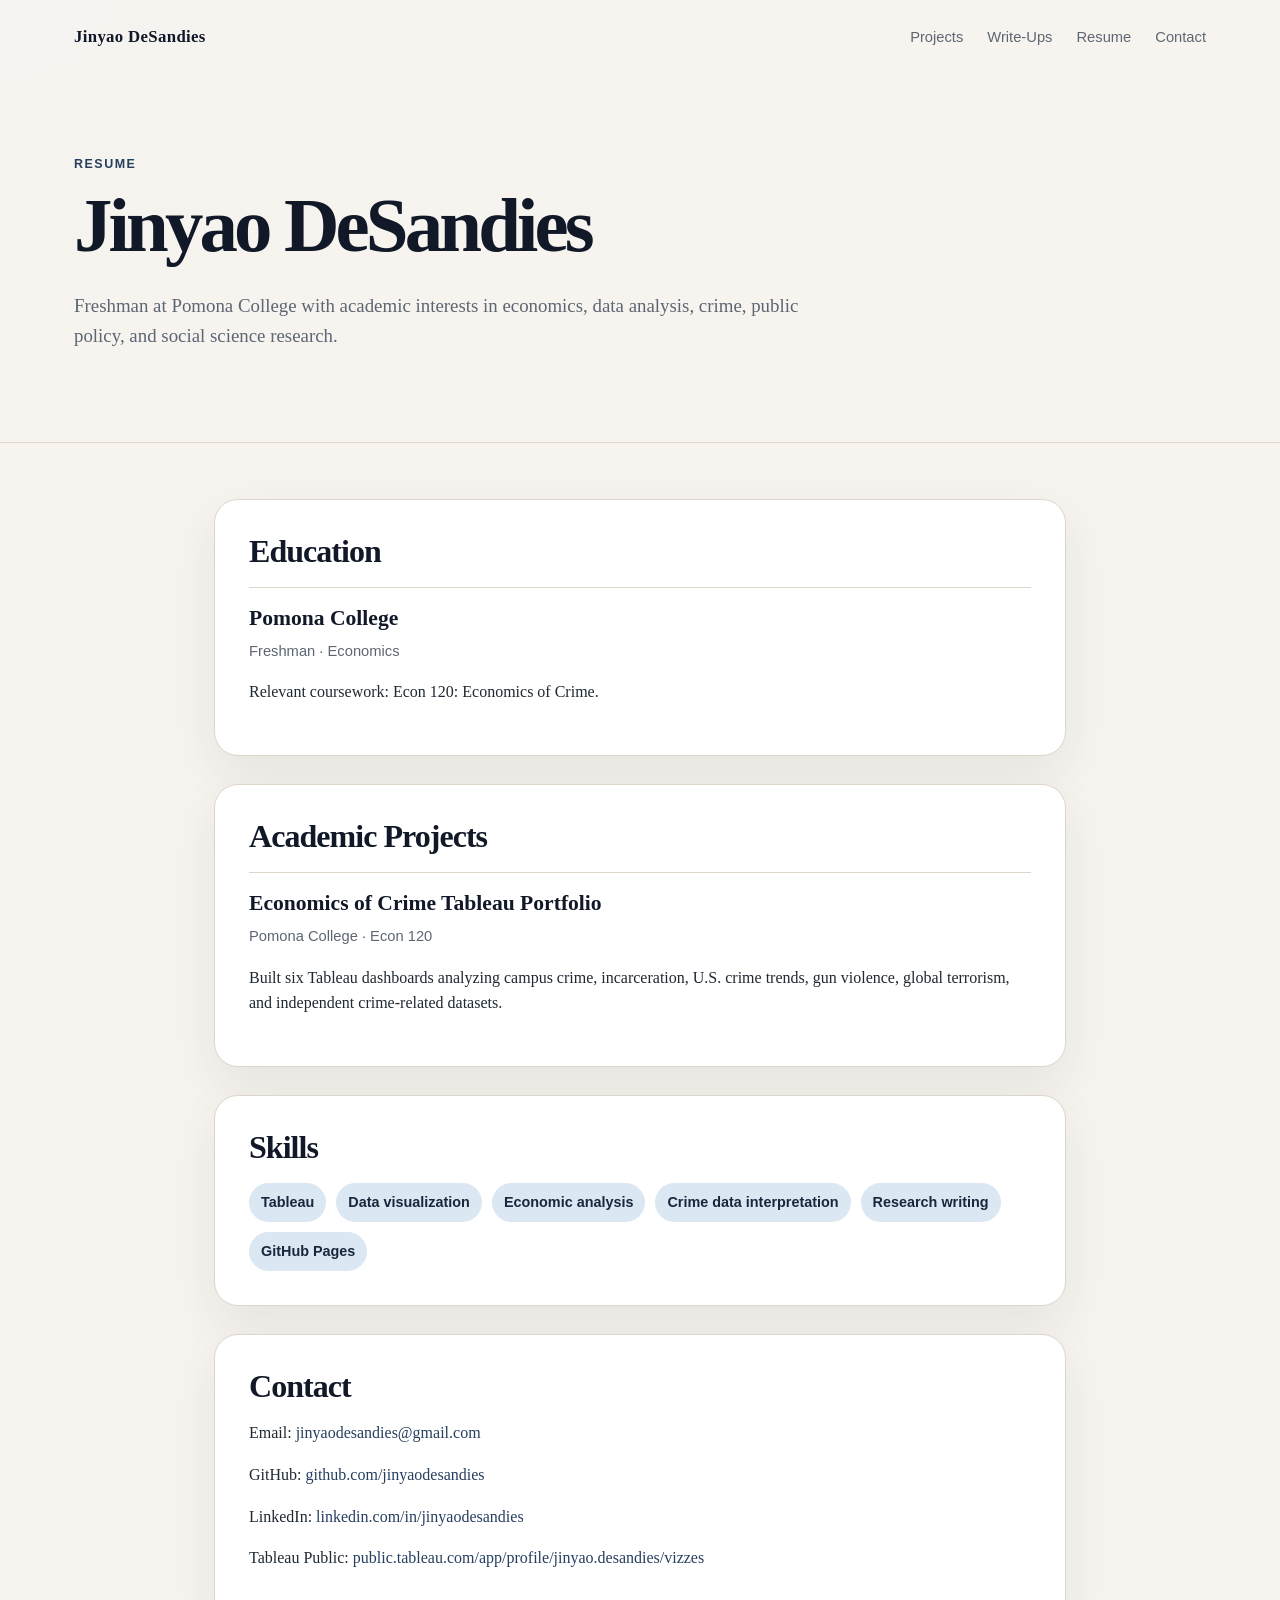
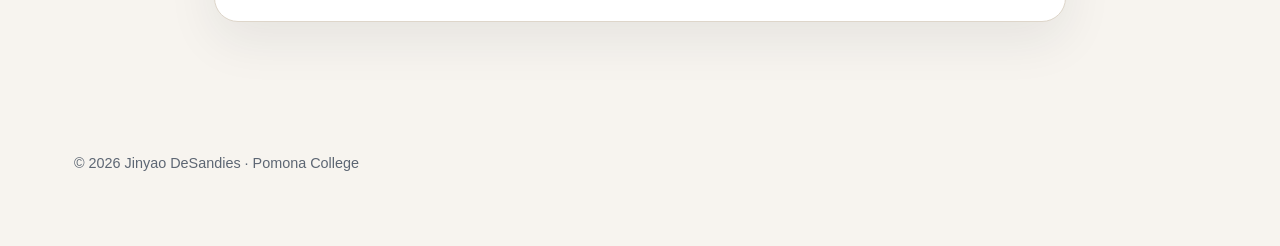
==== commit 928421b4: "Update resume.html" ====
--- a/resume.html
+++ b/resume.html
@@ -90,7 +90,7 @@
     <!-- =====================================================
          EDIT EXPERIENCE HERE
          Replace the example item below with your own experience.
-    ===================================================== -->
+    ===================================================== 
     <section class="resume-section">
       <h2>Experience</h2>
 
@@ -104,7 +104,7 @@
       </div>
     </section>
 
-    <!-- =====================================================
+    =====================================================
          EDIT CONTACT INFO HERE
     ===================================================== -->
     <section class="resume-section">
